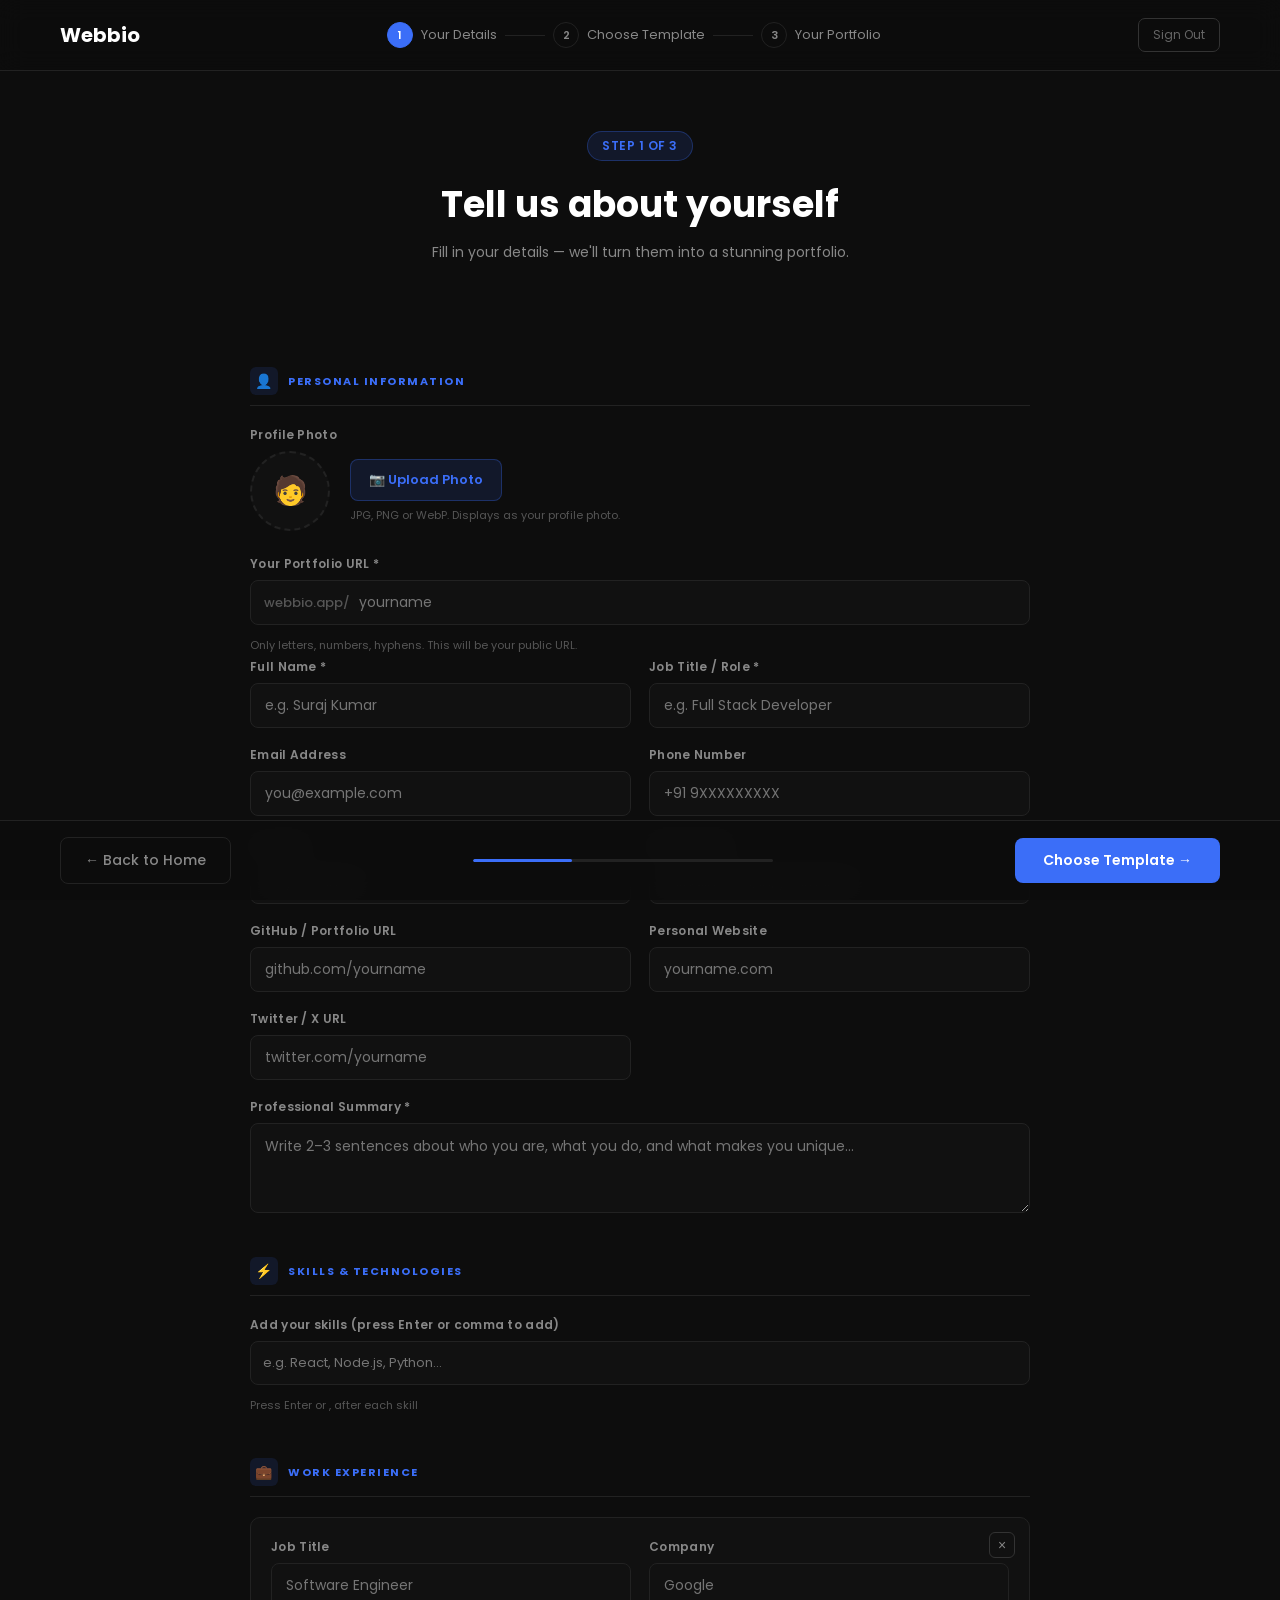
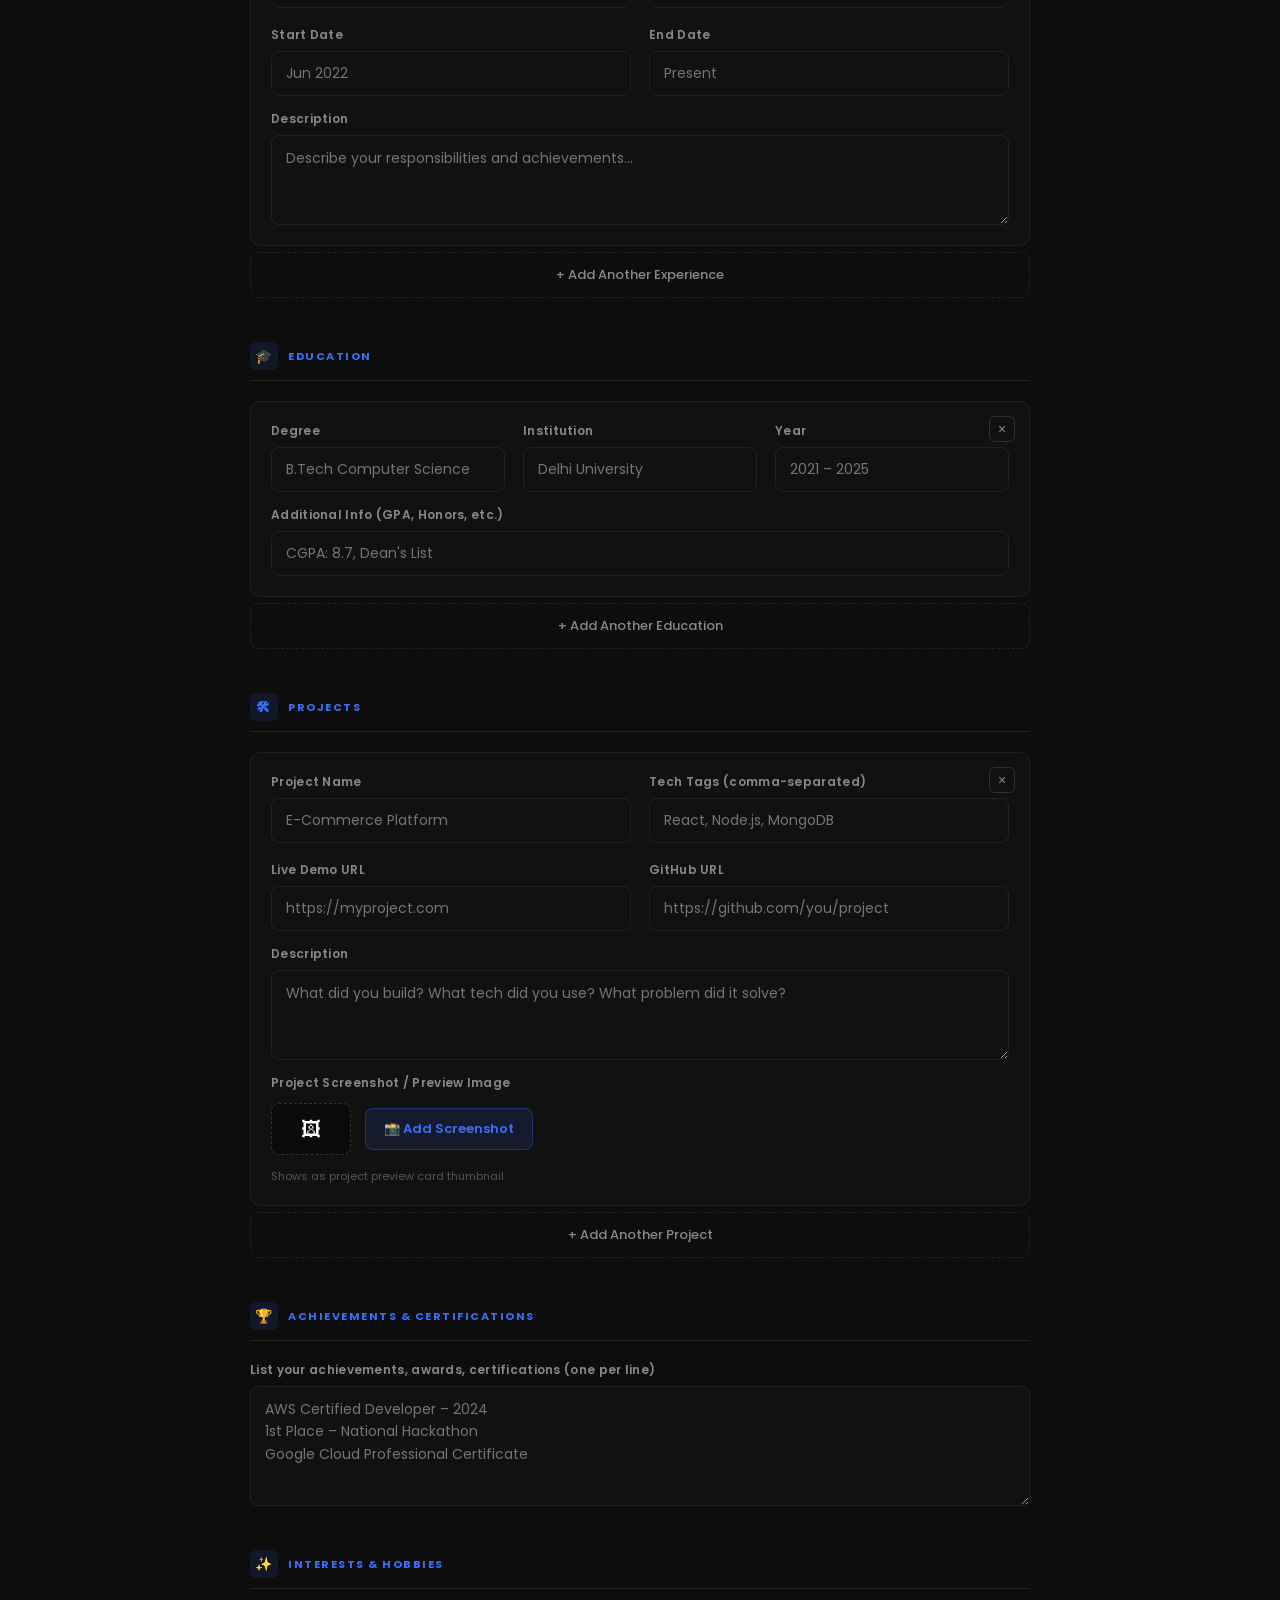
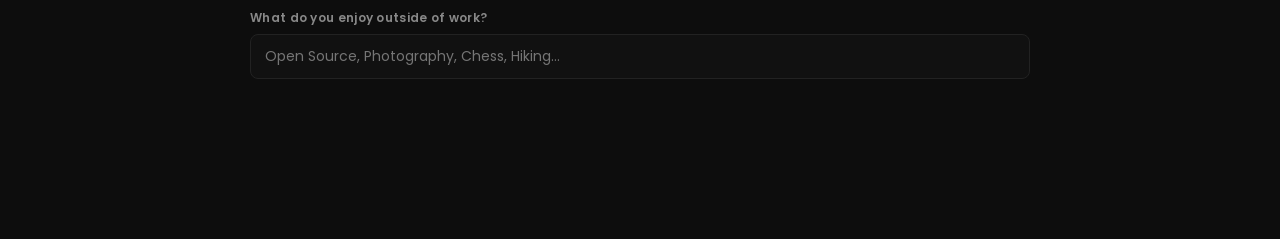
==== builder.html @ c4167393 "Add files via upload" ====
<!DOCTYPE html>
<html lang="en">
<head>
<meta charset="UTF-8">
<meta name="viewport" content="width=device-width, initial-scale=1.0">
<title>Webbio — Build Your Portfolio</title>
<link rel="preconnect" href="https://fonts.googleapis.com">
<link href="https://fonts.googleapis.com/css2?family=Poppins:wght@300;400;500;600;700;800&family=Playfair+Display:wght@700;800&display=swap" rel="stylesheet">
<style>
  *, *::before, *::after { margin: 0; padding: 0; box-sizing: border-box; }

  :root {
    --bg: #0d0d0d;
    --surface: #141414;
    --border: #222;
    --blue: #3b6ef8;
    --blue-dim: rgba(59,110,248,0.12);
    --text: #fff;
    --muted: #888;
    --muted2: #555;
  }

  body {
    font-family: 'Poppins', sans-serif;
    background: var(--bg);
    color: var(--text);
    min-height: 100vh;
    overflow-x: hidden;
  }

  /* ─── PAGE SYSTEM ─── */
  .page { display: none; min-height: 100vh; }
  .page.active { display: block; }

  /* ─── NAV ─── */
  nav {
    display: flex; justify-content: space-between; align-items: center;
    padding: 18px 60px; border-bottom: 1px solid var(--border);
    position: sticky; top: 0; background: rgba(13,13,13,0.92);
    backdrop-filter: blur(12px); z-index: 100;
  }
  .logo { font-size: 20px; font-weight: 700; }
  .nav-steps { display: flex; gap: 8px; align-items: center; }
  .nav-step {
    display: flex; align-items: center; gap: 8px; font-size: 13px; color: var(--muted);
  }
  .nav-step .dot {
    width: 26px; height: 26px; border-radius: 50%; border: 1.5px solid var(--border);
    display: flex; align-items: center; justify-content: center; font-size: 11px; font-weight: 600;
    transition: all .3s;
  }
  .nav-step.active .dot { background: var(--blue); border-color: var(--blue); color: #fff; }
  .nav-step.done .dot { background: #1a3a1a; border-color: #2d7a2d; color: #4ade80; }
  .nav-step span { display: none; }
  @media(min-width:768px) { .nav-step span { display: inline; } }
  .nav-divider { width: 40px; height: 1px; background: var(--border); }

  /* ─── SECTION HEADER ─── */
  .section-header {
    text-align: center;
    padding: 60px 60px 20px;
  }
  .section-header .badge {
    display: inline-block; background: var(--blue-dim); color: var(--blue);
    font-size: 12px; font-weight: 600; padding: 5px 14px; border-radius: 20px;
    border: 1px solid rgba(59,110,248,0.3); margin-bottom: 16px; letter-spacing: .5px;
  }
  .section-header h2 { font-size: 36px; font-weight: 700; margin-bottom: 10px; }
  .section-header p { color: var(--muted); font-size: 14px; }

  /* ─── FORM PAGE ─── */
  .form-container {
    max-width: 860px; margin: 0 auto; padding: 40px 40px 80px;
  }

  .form-group-label {
    display: flex; align-items: center; gap: 10px;
    font-size: 11px; font-weight: 700; letter-spacing: 1.5px; color: var(--blue);
    text-transform: uppercase; margin: 44px 0 20px;
    padding-bottom: 10px; border-bottom: 1px solid var(--border);
  }
  .form-group-label .grp-icon {
    width: 28px; height: 28px; border-radius: 6px; background: var(--blue-dim);
    display: flex; align-items: center; justify-content: center; font-size: 14px;
  }

  .form-grid { display: grid; gap: 18px; }
  .form-grid.cols-2 { grid-template-columns: 1fr 1fr; }
  .form-grid.cols-3 { grid-template-columns: 1fr 1fr 1fr; }

  .field { display: flex; flex-direction: column; gap: 7px; }
  .field label { font-size: 12px; font-weight: 600; color: var(--muted); letter-spacing: .3px; }
  .field input, .field textarea, .field select {
    background: #111; border: 1px solid var(--border); color: var(--text);
    font-family: 'Poppins', sans-serif; font-size: 14px;
    padding: 11px 14px; border-radius: 8px; outline: none; transition: border .2s;
    width: 100%;
  }
  .field input:focus, .field textarea:focus, .field select:focus {
    border-color: var(--blue); box-shadow: 0 0 0 3px rgba(59,110,248,.1);
  }
  .field textarea { resize: vertical; min-height: 90px; line-height: 1.6; }
  .field select option { background: #111; }

  .skills-input-wrap { position: relative; }
  .skills-tags {
    display: flex; flex-wrap: wrap; gap: 7px;
    min-height: 44px; background: #111; border: 1px solid var(--border);
    border-radius: 8px; padding: 8px 12px; cursor: text; transition: border .2s;
  }
  .skills-tags:focus-within { border-color: var(--blue); box-shadow: 0 0 0 3px rgba(59,110,248,.1); }
  .tag {
    display: flex; align-items: center; gap: 5px;
    background: var(--blue-dim); border: 1px solid rgba(59,110,248,.3);
    color: var(--blue); font-size: 12px; font-weight: 500;
    padding: 3px 10px; border-radius: 20px;
  }
  .tag button {
    background: none; border: none; color: var(--blue); cursor: pointer;
    font-size: 14px; line-height: 1; padding: 0; opacity: .7;
  }
  .tag button:hover { opacity: 1; }
  .skills-tags input {
    background: transparent; border: none; outline: none;
    color: var(--text); font-family: 'Poppins',sans-serif;
    font-size: 13px; flex: 1; min-width: 120px; padding: 2px 0;
  }
  .hint { font-size: 11px; color: var(--muted2); margin-top: 5px; }

  /* repeatable cards */
  .repeat-section { display: flex; flex-direction: column; gap: 14px; }
  .repeat-card {
    background: #111; border: 1px solid var(--border);
    border-radius: 10px; padding: 20px; position: relative;
  }
  .repeat-card .remove-btn {
    position: absolute; top: 14px; right: 14px;
    background: none; border: 1px solid #333; color: var(--muted);
    width: 26px; height: 26px; border-radius: 6px; cursor: pointer;
    font-size: 14px; display: flex; align-items: center; justify-content: center;
    transition: all .2s;
  }
  .repeat-card .remove-btn:hover { border-color: #e55; color: #e55; }
  .add-btn {
    display: flex; align-items: center; gap: 8px;
    background: none; border: 1px dashed var(--border); color: var(--muted);
    font-family: 'Poppins', sans-serif; font-size: 13px; font-weight: 500;
    padding: 12px 20px; border-radius: 8px; cursor: pointer; width: 100%;
    justify-content: center; transition: all .2s; margin-top: 6px;
  }
  .add-btn:hover { border-color: var(--blue); color: var(--blue); background: var(--blue-dim); }

  /* nav buttons */
  .form-footer {
    position: fixed; bottom: 0; left: 0; right: 0;
    background: rgba(13,13,13,.95); backdrop-filter: blur(12px);
    border-top: 1px solid var(--border);
    padding: 16px 60px; display: flex; justify-content: space-between; align-items: center;
  }
  .progress-bar-wrap {
    flex: 1; max-width: 300px; height: 3px; background: var(--border); border-radius: 2px; overflow: hidden;
  }
  .progress-bar { height: 100%; background: var(--blue); border-radius: 2px; transition: width .4s; }

  .btn-primary {
    background: var(--blue); color: #fff; border: none;
    font-family: 'Poppins',sans-serif; font-size: 14px; font-weight: 600;
    padding: 12px 28px; border-radius: 8px; cursor: pointer; transition: all .2s;
    display: flex; align-items: center; gap: 8px;
  }
  .btn-primary:hover { background: #5580ff; transform: translateY(-1px); }
  .btn-ghost {
    background: none; border: 1px solid var(--border); color: var(--muted);
    font-family: 'Poppins',sans-serif; font-size: 14px; font-weight: 500;
    padding: 12px 24px; border-radius: 8px; cursor: pointer; transition: all .2s;
  }
  .btn-ghost:hover { border-color: #555; color: var(--text); }

  /* ─── TEMPLATE PAGE ─── */
  .template-grid {
    display: grid; grid-template-columns: repeat(3,1fr); gap: 24px;
    padding: 30px 60px 100px; max-width: 1200px; margin: 0 auto;
  }
  .template-card {
    border: 2px solid var(--border); border-radius: 14px; overflow: hidden;
    cursor: pointer; transition: all .25s; position: relative;
  }
  .template-card:hover { border-color: var(--blue); transform: translateY(-4px); box-shadow: 0 16px 40px rgba(59,110,248,.15); }
  .template-card.selected { border-color: var(--blue); box-shadow: 0 0 0 4px rgba(59,110,248,.2); }
  .template-card.selected::after {
    content: '✓ Selected'; position: absolute; top: 12px; right: 12px;
    background: var(--blue); color: #fff; font-size: 11px; font-weight: 700;
    padding: 4px 10px; border-radius: 20px; letter-spacing: .3px;
  }
  .template-preview {
    width: 100%; height: 220px; display: block; background: #111;
    overflow: hidden; position: relative;
  }
  .template-info { padding: 16px 18px; background: #111; border-top: 1px solid var(--border); }
  .template-info h3 { font-size: 15px; font-weight: 600; margin-bottom: 3px; }
  .template-info p { font-size: 12px; color: var(--muted); }
  .template-tags { display: flex; gap: 6px; margin-top: 8px; }
  .template-tag {
    font-size: 10px; font-weight: 600; padding: 3px 8px; border-radius: 4px;
    background: #1a1a1a; border: 1px solid #333; color: var(--muted); letter-spacing: .3px;
  }

  /* ─── PORTFOLIO OUTPUT ─── */
  #portfolio-output { display: none; }
  #portfolio-output.active { display: block; }
  .portfolio-toolbar {
    position: fixed; bottom: 20px; right: 20px; z-index: 200;
    display: flex; gap: 10px;
  }
  .toolbar-btn {
    background: var(--blue); color: #fff; border: none; padding: 12px 20px;
    border-radius: 8px; font-family: 'Poppins',sans-serif; font-size: 13px; font-weight: 600;
    cursor: pointer; box-shadow: 0 8px 24px rgba(59,110,248,.4); transition: all .2s;
  }
  .toolbar-btn.secondary {
    background: #1a1a1a; color: var(--muted); border: 1px solid var(--border); box-shadow: none;
  }
  .toolbar-btn:hover { transform: translateY(-2px); }

  /* ── TEMPLATE 1: MINIMAL DARK ── */
  .pf-minimal {
    background: #050505; color: #fff;
    font-family: 'Poppins', sans-serif; min-height: 100vh;
  }
  .pf-minimal .pf-hero {
    min-height: 100vh; display: flex; align-items: center;
    padding: 80px; border-bottom: 1px solid #1a1a1a;
    background: radial-gradient(ellipse at 30% 50%, rgba(59,110,248,.08) 0%, transparent 70%);
  }
  .pf-minimal .pf-hero-content { max-width: 700px; }
  .pf-minimal .pf-role {
    font-size: 12px; font-weight: 600; letter-spacing: 3px; color: #3b6ef8;
    text-transform: uppercase; margin-bottom: 20px;
  }
  .pf-minimal .pf-name { font-size: 72px; font-weight: 800; line-height: 1; margin-bottom: 24px; }
  .pf-minimal .pf-bio { font-size: 16px; color: #777; line-height: 1.8; max-width: 520px; margin-bottom: 36px; }
  .pf-minimal .pf-contacts { display: flex; gap: 20px; flex-wrap: wrap; }
  .pf-minimal .pf-contact-item { font-size: 13px; color: #555; display: flex; align-items: center; gap: 6px; }
  .pf-minimal .pf-contact-item span { color: #3b6ef8; }

  .pf-minimal .pf-section { padding: 80px; border-bottom: 1px solid #1a1a1a; }
  .pf-minimal .pf-section h2 {
    font-size: 11px; font-weight: 700; letter-spacing: 3px; color: #3b6ef8;
    text-transform: uppercase; margin-bottom: 48px;
  }
  .pf-minimal .skills-wrap { display: flex; flex-wrap: wrap; gap: 10px; }
  .pf-minimal .skill-tag {
    border: 1px solid #222; padding: 8px 18px; border-radius: 24px;
    font-size: 13px; color: #aaa; transition: all .2s;
  }
  .pf-minimal .skill-tag:hover { border-color: #3b6ef8; color: #3b6ef8; background: rgba(59,110,248,.05); }
  .pf-minimal .exp-item { display: flex; gap: 40px; margin-bottom: 48px; }
  .pf-minimal .exp-year { font-size: 12px; color: #444; width: 100px; flex-shrink: 0; padding-top: 4px; }
  .pf-minimal .exp-content h3 { font-size: 18px; font-weight: 600; margin-bottom: 4px; }
  .pf-minimal .exp-content .exp-org { font-size: 14px; color: #3b6ef8; margin-bottom: 10px; }
  .pf-minimal .exp-content p { font-size: 14px; color: #666; line-height: 1.7; }
  .pf-minimal .edu-item { margin-bottom: 32px; padding-bottom: 32px; border-bottom: 1px solid #111; }
  .pf-minimal .edu-item:last-child { border-bottom: none; }
  .pf-minimal .edu-degree { font-size: 18px; font-weight: 600; }
  .pf-minimal .edu-school { font-size: 14px; color: #3b6ef8; margin: 4px 0; }
  .pf-minimal .edu-year { font-size: 12px; color: #444; }
  .pf-minimal .project-grid { display: grid; grid-template-columns: 1fr 1fr; gap: 24px; }
  .pf-minimal .project-card {
    border: 1px solid #1a1a1a; border-radius: 10px; padding: 28px;
    transition: border-color .2s;
  }
  .pf-minimal .project-card:hover { border-color: #3b6ef8; }
  .pf-minimal .project-card h3 { font-size: 16px; font-weight: 600; margin-bottom: 8px; }
  .pf-minimal .project-card p { font-size: 13px; color: #666; line-height: 1.7; }
  .pf-minimal .project-link { font-size: 12px; color: #3b6ef8; margin-top: 14px; display: block; }
  .pf-minimal footer { padding: 40px 80px; text-align: center; color: #333; font-size: 13px; }

  /* ── TEMPLATE 2: BOLD ── */
  .pf-bold {
    background: #fff; color: #0a0a0a;
    font-family: 'Poppins', sans-serif; min-height: 100vh;
  }
  .pf-bold .pf-hero {
    background: #0a0a0a; color: #fff; padding: 100px 80px;
    display: grid; grid-template-columns: 1fr 1fr; align-items: center; gap: 60px;
  }
  .pf-bold .pf-name {
    font-family: 'Playfair Display', serif;
    font-size: 68px; line-height: 1; margin-bottom: 20px;
  }
  .pf-bold .pf-name em { color: #f4c542; font-style: normal; }
  .pf-bold .pf-role { font-size: 14px; font-weight: 500; color: #888; letter-spacing: 2px; text-transform: uppercase; margin-bottom: 28px; }
  .pf-bold .pf-bio { font-size: 15px; color: #777; line-height: 1.8; }
  .pf-bold .hero-right { text-align: right; }
  .pf-bold .contact-block { margin-bottom: 14px; }
  .pf-bold .contact-block p { font-size: 13px; color: #666; }
  .pf-bold .contact-block strong { display: block; font-size: 14px; color: #fff; }

  .pf-bold .pf-section { padding: 80px; border-bottom: 1px solid #eee; }
  .pf-bold .pf-section h2 {
    font-family: 'Playfair Display', serif;
    font-size: 48px; font-weight: 800; margin-bottom: 48px; color: #0a0a0a;
  }
  .pf-bold .skill-chip {
    display: inline-block; background: #f4c542; color: #0a0a0a;
    padding: 6px 16px; border-radius: 4px; font-size: 13px; font-weight: 700;
    margin: 0 6px 10px 0;
  }
  .pf-bold .exp-item {
    display: grid; grid-template-columns: 180px 1fr; gap: 40px; margin-bottom: 48px;
  }
  .pf-bold .exp-dates { font-size: 13px; font-weight: 600; color: #999; padding-top: 3px; }
  .pf-bold .exp-content h3 { font-size: 20px; font-weight: 700; margin-bottom: 4px; }
  .pf-bold .exp-content .org { font-size: 14px; color: #f4a942; font-weight: 600; margin-bottom: 10px; }
  .pf-bold .exp-content p { font-size: 14px; color: #666; line-height: 1.7; }
  .pf-bold .edu-grid { display: grid; grid-template-columns: 1fr 1fr; gap: 30px; }
  .pf-bold .edu-card {
    background: #0a0a0a; color: #fff; border-radius: 12px; padding: 32px;
  }
  .pf-bold .edu-card .degree { font-size: 18px; font-weight: 700; margin-bottom: 6px; }
  .pf-bold .edu-card .school { font-size: 14px; color: #f4c542; margin-bottom: 4px; }
  .pf-bold .edu-card .year { font-size: 12px; color: #666; }
  .pf-bold .project-wrap { display: grid; grid-template-columns: repeat(3,1fr); gap: 20px; }
  .pf-bold .project-card {
    border: 2px solid #0a0a0a; border-radius: 10px; padding: 24px; transition: all .2s;
  }
  .pf-bold .project-card:hover { background: #0a0a0a; color: #fff; }
  .pf-bold .project-card h3 { font-size: 16px; font-weight: 700; margin-bottom: 10px; }
  .pf-bold .project-card p { font-size: 13px; line-height: 1.7; color: #666; }
  .pf-bold .project-card:hover p { color: #aaa; }
  .pf-bold footer { background: #0a0a0a; color: #444; text-align: center; padding: 32px; font-size: 13px; }

  /* ── TEMPLATE 3: GRADIENT ── */
  .pf-gradient {
    background: #0a0512; color: #fff;
    font-family: 'Poppins', sans-serif; min-height: 100vh;
  }
  .pf-gradient .pf-hero {
    background: linear-gradient(135deg, #0a0512, #1a0533, #0d1a40);
    padding: 120px 80px; text-align: center; position: relative; overflow: hidden;
    border-bottom: 1px solid rgba(255,255,255,.05);
  }
  .pf-gradient .pf-hero::before {
    content: ''; position: absolute; inset: 0;
    background: radial-gradient(ellipse at 50% 60%, rgba(139,92,246,.25) 0%, transparent 65%);
  }
  .pf-gradient .pf-hero > * { position: relative; z-index: 1; }
  .pf-gradient .pf-role {
    font-size: 12px; font-weight: 600; letter-spacing: 3px; text-transform: uppercase;
    background: linear-gradient(90deg, #a855f7, #6366f1); -webkit-background-clip: text;
    -webkit-text-fill-color: transparent; margin-bottom: 20px;
  }
  .pf-gradient .pf-name { font-size: 76px; font-weight: 800; line-height: 1; margin-bottom: 20px; }
  .pf-gradient .pf-bio { font-size: 16px; color: rgba(255,255,255,.55); max-width: 600px; margin: 0 auto 40px; line-height: 1.8; }
  .pf-gradient .hero-contacts { display: flex; justify-content: center; gap: 30px; flex-wrap: wrap; }
  .pf-gradient .hero-contacts span { font-size: 13px; color: rgba(255,255,255,.4); }
  .pf-gradient .hero-contacts a { font-size: 13px; color: rgba(255,255,255,.4); }

  .pf-gradient .pf-section { padding: 80px; border-bottom: 1px solid rgba(255,255,255,.05); }
  .pf-gradient .pf-section h2 {
    font-size: 36px; font-weight: 700; margin-bottom: 48px;
    background: linear-gradient(135deg, #c4b5fd, #818cf8); -webkit-background-clip: text;
    -webkit-text-fill-color: transparent;
  }
  .pf-gradient .skill-pill {
    display: inline-block;
    background: rgba(139,92,246,.15); border: 1px solid rgba(139,92,246,.3);
    color: #c4b5fd; font-size: 13px; padding: 8px 18px; border-radius: 24px;
    margin: 0 6px 10px 0;
  }
  .pf-gradient .exp-card {
    background: rgba(255,255,255,.03); border: 1px solid rgba(255,255,255,.07);
    border-radius: 12px; padding: 28px; margin-bottom: 16px;
    border-left: 3px solid #8b5cf6;
  }
  .pf-gradient .exp-card h3 { font-size: 18px; font-weight: 600; margin-bottom: 4px; }
  .pf-gradient .exp-card .org { color: #a78bfa; font-size: 13px; margin-bottom: 10px; }
  .pf-gradient .exp-card .dates { font-size: 11px; color: rgba(255,255,255,.3); margin-bottom: 10px; }
  .pf-gradient .exp-card p { font-size: 14px; color: rgba(255,255,255,.55); line-height: 1.7; }
  .pf-gradient .edu-list { display: grid; grid-template-columns: 1fr 1fr; gap: 20px; }
  .pf-gradient .edu-item {
    background: linear-gradient(135deg, rgba(139,92,246,.1), rgba(99,102,241,.05));
    border: 1px solid rgba(139,92,246,.2); border-radius: 12px; padding: 24px;
  }
  .pf-gradient .edu-item .degree { font-size: 16px; font-weight: 600; margin-bottom: 4px; }
  .pf-gradient .edu-item .school { font-size: 13px; color: #a78bfa; margin-bottom: 4px; }
  .pf-gradient .edu-item .year { font-size: 12px; color: rgba(255,255,255,.3); }
  .pf-gradient .project-grid { display: grid; grid-template-columns: 1fr 1fr; gap: 20px; }
  .pf-gradient .project-card {
    background: rgba(255,255,255,.02); border: 1px solid rgba(255,255,255,.07);
    border-radius: 12px; padding: 28px; transition: all .25s;
  }
  .pf-gradient .project-card:hover { border-color: rgba(139,92,246,.4); background: rgba(139,92,246,.05); }
  .pf-gradient .project-card h3 { font-size: 16px; font-weight: 600; margin-bottom: 10px; }
  .pf-gradient .project-card p { font-size: 13px; color: rgba(255,255,255,.5); line-height: 1.7; }
  .pf-gradient .project-link { font-size: 12px; color: #a78bfa; margin-top: 14px; display: block; }
  .pf-gradient footer { padding: 40px 80px; text-align: center; color: rgba(255,255,255,.2); font-size: 13px; }

  /* mini previews in template cards */
  .mini-nav { background: #0d0d0d; height: 30px; display: flex; align-items: center; padding: 0 14px; gap: 8px; border-bottom: 1px solid #1a1a1a; }
  .mini-dot { width: 7px; height: 7px; border-radius: 50%; }
  .mini-hero { height: 100px; display: flex; align-items: center; padding: 0 18px; }
  .mini-title { font-weight: 800; font-size: 18px; }
  .mini-sub { font-size: 8px; color: #888; margin-top: 3px; }
  .mini-bands { padding: 10px 18px; display: flex; flex-direction: column; gap: 5px; }
  .mini-band { height: 8px; border-radius: 2px; background: #1a1a1a; }
  .mini-band.accent { background: #3b6ef8; width: 60%; }

  /* Bold mini */
  .mini-bold-hero { height: 100px; background: #0a0a0a; display: flex; align-items: center; padding: 0 18px; }
  .mini-bold-title { font-family: 'Playfair Display', serif; font-size: 22px; color: #fff; }
  .mini-bold-title em { color: #f4c542; font-style: normal; }
  .mini-bold-bands { padding: 10px 18px; display: flex; flex-direction: column; gap: 5px; background: #fff; }
  .mini-bold-band { height: 8px; border-radius: 2px; background: #eee; }
  .mini-bold-band.accent { background: #0a0a0a; width: 55%; }

  /* Gradient mini */
  .mini-grad-hero {
    height: 100px; background: linear-gradient(135deg, #0a0512, #1a0533);
    display: flex; align-items: center; padding: 0 18px;
  }
  .mini-grad-title { font-size: 20px; font-weight: 800; color: #fff; }
  .mini-grad-bands { padding: 10px 18px; background: #0a0512; display: flex; flex-direction: column; gap: 5px; }
  .mini-grad-band { height: 8px; border-radius: 2px; background: rgba(255,255,255,.06); }
  .mini-grad-band.accent { background: linear-gradient(90deg,#8b5cf6,#6366f1); width: 65%; }

  /* ─── AVATAR UPLOAD ─── */
  .avatar-upload-wrap {
    display: flex; align-items: center; gap: 20px; margin-bottom: 0;
  }
  .avatar-preview {
    width: 80px; height: 80px; border-radius: 50%; flex-shrink: 0;
    background: #111; border: 2px dashed var(--border);
    display: flex; align-items: center; justify-content: center;
    overflow: hidden; font-size: 28px; transition: border-color .2s;
    cursor: pointer;
  }
  .avatar-preview img { width: 100%; height: 100%; object-fit: cover; }
  .avatar-preview:hover { border-color: var(--blue); }
  .avatar-upload-btn {
    display: inline-flex; align-items: center; gap: 8px;
    background: var(--blue-dim); border: 1px solid rgba(59,110,248,.3);
    color: var(--blue); font-family: 'Poppins', sans-serif;
    font-size: 13px; font-weight: 600; padding: 10px 18px;
    border-radius: 8px; cursor: pointer; transition: all .2s;
  }
  .avatar-upload-btn:hover { background: var(--blue); color: #fff; }
  #avatar-file-input { display: none; }

  /* ─── USERNAME SLUG FIELD ─── */
  .username-field-wrap {
    position: relative;
  }
  .username-prefix {
    position: absolute; left: 14px; top: 50%; transform: translateY(-50%);
    font-size: 13px; color: var(--muted2); pointer-events: none; font-weight: 500;
  }
  .username-field-wrap input {
    padding-left: 108px !important;
  }
  .username-field-wrap .username-status {
    position: absolute; right: 12px; top: 50%; transform: translateY(-50%);
    font-size: 11px; font-weight: 700; letter-spacing: .5px;
  }
  .username-status.ok { color: #4ade80; }
  .username-status.err { color: #f87171; }

  /* ─── PORTFOLIO LIVE PAGE ─── */
  #page-live {
    min-height: 100vh;
    display: none;
    background: #0d0d0d;
  }
  #page-live.active { display: block; }

  .live-screen {
    min-height: 100vh;
    display: flex;
    flex-direction: column;
    align-items: center;
    justify-content: center;
    padding: 60px 40px;
    text-align: center;
    background: radial-gradient(ellipse at 50% 30%, rgba(59,110,248,.12) 0%, transparent 65%);
    position: relative;
  }
  .live-screen::before {
    content: '';
    position: absolute;
    inset: 0;
    background-image: 
      radial-gradient(circle at 20% 80%, rgba(59,110,248,.05) 0%, transparent 50%),
      radial-gradient(circle at 80% 20%, rgba(99,102,241,.05) 0%, transparent 50%);
  }
  .live-screen > * { position: relative; z-index: 1; }

  .live-confetti-icon {
    font-size: 64px;
    margin-bottom: 28px;
    animation: pop-in .6s cubic-bezier(.34,1.56,.64,1) both;
  }
  @keyframes pop-in {
    0% { transform: scale(0) rotate(-20deg); opacity: 0; }
    100% { transform: scale(1) rotate(0); opacity: 1; }
  }
  .live-badge {
    display: inline-flex; align-items: center; gap: 6px;
    background: rgba(74,222,128,.1); color: #4ade80;
    border: 1px solid rgba(74,222,128,.3);
    font-size: 11px; font-weight: 700; letter-spacing: 1px;
    padding: 5px 14px; border-radius: 20px; margin-bottom: 20px;
    animation: fade-up .5s .1s both;
  }
  .live-badge .pulse {
    width: 7px; height: 7px; border-radius: 50%; background: #4ade80;
    animation: pulse-dot 1.5s infinite;
  }
  @keyframes pulse-dot {
    0%, 100% { opacity: 1; transform: scale(1); }
    50% { opacity: .5; transform: scale(.8); }
  }
  @keyframes fade-up {
    from { opacity: 0; transform: translateY(14px); }
    to { opacity: 1; transform: translateY(0); }
  }

  .live-title {
    font-size: 52px; font-weight: 800; line-height: 1.05;
    margin-bottom: 14px;
    animation: fade-up .5s .2s both;
  }
  .live-title span { color: var(--blue); }
  .live-subtitle {
    color: var(--muted); font-size: 16px; margin-bottom: 44px;
    animation: fade-up .5s .3s both;
  }

  .live-url-card {
    background: #111; border: 1px solid #2a2a2a;
    border-radius: 14px; padding: 28px 36px;
    margin-bottom: 36px; max-width: 560px; width: 100%;
    animation: fade-up .5s .4s both;
  }
  .live-url-label {
    font-size: 10px; font-weight: 700; letter-spacing: 2px; color: var(--muted2);
    text-transform: uppercase; margin-bottom: 12px;
  }
  .live-url-display {
    display: flex; align-items: center; gap: 12px;
    background: #0a0a0a; border: 1px solid #222; border-radius: 10px;
    padding: 14px 18px;
  }
  .live-url-text {
    flex: 1; font-size: 16px; font-weight: 600; color: #fff;
    font-family: 'Poppins', monospace; text-align: left;
    overflow: hidden; text-overflow: ellipsis; white-space: nowrap;
  }
  .live-url-text em { color: var(--blue); font-style: normal; }
  .copy-btn {
    background: var(--blue-dim); border: 1px solid rgba(59,110,248,.3);
    color: var(--blue); font-family: 'Poppins',sans-serif;
    font-size: 12px; font-weight: 600; padding: 7px 14px;
    border-radius: 7px; cursor: pointer; white-space: nowrap;
    transition: all .2s; flex-shrink: 0;
  }
  .copy-btn:hover { background: var(--blue); color: #fff; }
  .copy-btn.copied { background: rgba(74,222,128,.15); border-color: rgba(74,222,128,.3); color: #4ade80; }

  .live-actions {
    display: flex; gap: 14px; flex-wrap: wrap; justify-content: center;
    animation: fade-up .5s .5s both;
  }
  .live-btn-primary {
    background: var(--blue); color: #fff; border: none;
    font-family: 'Poppins',sans-serif; font-size: 15px; font-weight: 600;
    padding: 14px 32px; border-radius: 10px; cursor: pointer;
    transition: all .2s; display: flex; align-items: center; gap: 8px;
    text-decoration: none;
  }
  .live-btn-primary:hover { background: #5580ff; transform: translateY(-2px); box-shadow: 0 12px 30px rgba(59,110,248,.35); }
  .live-btn-ghost {
    background: none; border: 1px solid var(--border); color: var(--muted);
    font-family: 'Poppins',sans-serif; font-size: 14px; font-weight: 500;
    padding: 14px 28px; border-radius: 10px; cursor: pointer; transition: all .2s;
  }
  .live-btn-ghost:hover { border-color: #555; color: #fff; }

  .live-stats {
    display: flex; gap: 40px; margin-top: 52px; padding-top: 40px;
    border-top: 1px solid var(--border);
    animation: fade-up .5s .6s both;
  }
  .live-stat { text-align: center; }
  .live-stat .num { font-size: 28px; font-weight: 800; color: var(--blue); }
  .live-stat .lbl { font-size: 11px; color: var(--muted2); margin-top: 2px; letter-spacing: .5px; }

  @media (max-width: 768px) {
    nav { padding: 16px 20px; }
    .section-header { padding: 40px 20px 20px; }
    .form-container { padding: 20px 20px 80px; }
    .form-grid.cols-2, .form-grid.cols-3 { grid-template-columns: 1fr; }
    .template-grid { grid-template-columns: 1fr; padding: 20px; }
    .form-footer { padding: 16px 20px; }
    .live-title { font-size: 32px; }
    .live-stats { gap: 24px; }
  }
</style>
</head>
<body>

<!-- PAGE 1: FORM -->
<div id="page-form" class="page active">
  <nav>
    <div class="logo">Webbio</div>
    <div class="nav-steps">
      <div class="nav-step active" id="ns1"><div class="dot">1</div><span>Your Details</span></div>
      <div class="nav-divider"></div>
      <div class="nav-step" id="ns2"><div class="dot">2</div><span>Choose Template</span></div>
      <div class="nav-divider"></div>
      <div class="nav-step" id="ns3"><div class="dot">3</div><span>Your Portfolio</span></div>
    </div>
    <div style="display:flex;align-items:center;gap:10px">
      <span id="nav-user-name" style="font-size:13px;color:#888"></span>
      <img id="nav-user-avatar" src="" alt="avatar" style="display:none;width:30px;height:30px;border-radius:50%;object-fit:cover;border:2px solid #3b6ef8">
      <button onclick="signOutUser()" style="background:none;border:1px solid #333;color:#666;font-family:'Poppins',sans-serif;font-size:12px;padding:7px 14px;border-radius:7px;cursor:pointer;">Sign Out</button>
    </div>
  </nav>

  <div class="section-header">
    <div class="badge">STEP 1 OF 3</div>
    <h2>Tell us about yourself</h2>
    <p>Fill in your details — we'll turn them into a stunning portfolio.</p>
  </div>

  <div class="form-container">

    <!-- Personal -->
    <div class="form-group-label"><div class="grp-icon">👤</div> Personal Information</div>

    <!-- Avatar Upload -->
    <div class="field" style="margin-bottom:24px">
      <label>Profile Photo</label>
      <div class="avatar-upload-wrap">
        <div class="avatar-preview" id="avatar-preview" onclick="document.getElementById('avatar-file-input').click()">🧑</div>
        <div>
          <button class="avatar-upload-btn" type="button" onclick="document.getElementById('avatar-file-input').click()">📷 Upload Photo</button>
          <input type="file" id="avatar-file-input" accept="image/*" onchange="handleAvatarUpload(this)">
          <p class="hint" style="margin-top:6px">JPG, PNG or WebP. Displays as your profile photo.</p>
        </div>
      </div>
    </div>

    <div class="form-grid" style="margin-bottom:4px">
      <div class="field">
        <label>Your Portfolio URL *</label>
        <div class="username-field-wrap">
          <span class="username-prefix">webbio.app/</span>
          <input type="text" id="f-username" placeholder="yourname" oninput="validateUsername(this)" autocomplete="off" spellcheck="false">
          <span class="username-status" id="username-status"></span>
        </div>
        <p class="hint">Only letters, numbers, hyphens. This will be your public URL.</p>
      </div>
    </div>
    <div class="form-grid cols-2">
      <div class="field"><label>Full Name *</label><input type="text" id="f-name" placeholder="e.g. Suraj Kumar"></div>
      <div class="field"><label>Job Title / Role *</label><input type="text" id="f-role" placeholder="e.g. Full Stack Developer"></div>
      <div class="field"><label>Email Address</label><input type="email" id="f-email" placeholder="you@example.com"></div>
      <div class="field"><label>Phone Number</label><input type="tel" id="f-phone" placeholder="+91 9XXXXXXXXX"></div>
      <div class="field"><label>Location</label><input type="text" id="f-location" placeholder="City, Country"></div>
      <div class="field"><label>LinkedIn URL</label><input type="url" id="f-linkedin" placeholder="linkedin.com/in/yourname"></div>
      <div class="field"><label>GitHub / Portfolio URL</label><input type="url" id="f-github" placeholder="github.com/yourname"></div>
      <div class="field"><label>Personal Website</label><input type="url" id="f-website" placeholder="yourname.com"></div>
      <div class="field"><label>Twitter / X URL</label><input type="url" id="f-twitter" placeholder="twitter.com/yourname"></div>
    </div>
    <div class="form-grid" style="margin-top:18px">
      <div class="field"><label>Professional Summary *</label>
        <textarea id="f-bio" placeholder="Write 2–3 sentences about who you are, what you do, and what makes you unique..."></textarea>
      </div>
    </div>

    <!-- Skills -->
    <div class="form-group-label"><div class="grp-icon">⚡</div> Skills & Technologies</div>
    <div class="field">
      <label>Add your skills (press Enter or comma to add)</label>
      <div class="skills-tags" id="skills-container">
        <input type="text" id="skills-input" placeholder="e.g. React, Node.js, Python…">
      </div>
      <p class="hint">Press Enter or , after each skill</p>
    </div>

    <!-- Experience -->
    <div class="form-group-label"><div class="grp-icon">💼</div> Work Experience</div>
    <div class="repeat-section" id="exp-section">
      <div class="repeat-card exp-card-item" data-idx="0">
        <button class="remove-btn" onclick="removeCard(this,'exp-section')">×</button>
        <div class="form-grid cols-2">
          <div class="field"><label>Job Title</label><input type="text" class="exp-title" placeholder="Software Engineer"></div>
          <div class="field"><label>Company</label><input type="text" class="exp-company" placeholder="Google"></div>
          <div class="field"><label>Start Date</label><input type="text" class="exp-start" placeholder="Jun 2022"></div>
          <div class="field"><label>End Date</label><input type="text" class="exp-end" placeholder="Present"></div>
        </div>
        <div class="field" style="margin-top:14px">
          <label>Description</label>
          <textarea class="exp-desc" placeholder="Describe your responsibilities and achievements…"></textarea>
        </div>
      </div>
    </div>
    <button class="add-btn" onclick="addCard('exp-section','exp')">+ Add Another Experience</button>

    <!-- Education -->
    <div class="form-group-label"><div class="grp-icon">🎓</div> Education</div>
    <div class="repeat-section" id="edu-section">
      <div class="repeat-card edu-card-item" data-idx="0">
        <button class="remove-btn" onclick="removeCard(this,'edu-section')">×</button>
        <div class="form-grid cols-3">
          <div class="field"><label>Degree</label><input type="text" class="edu-degree" placeholder="B.Tech Computer Science"></div>
          <div class="field"><label>Institution</label><input type="text" class="edu-school" placeholder="Delhi University"></div>
          <div class="field"><label>Year</label><input type="text" class="edu-year" placeholder="2021 – 2025"></div>
        </div>
        <div class="field" style="margin-top:14px">
          <label>Additional Info (GPA, Honors, etc.)</label>
          <input type="text" class="edu-extra" placeholder="CGPA: 8.7, Dean's List">
        </div>
      </div>
    </div>
    <button class="add-btn" onclick="addCard('edu-section','edu')">+ Add Another Education</button>

    <!-- Projects -->
    <div class="form-group-label"><div class="grp-icon">🛠</div> Projects</div>
    <div class="repeat-section" id="proj-section">
      <div class="repeat-card proj-card-item" data-idx="0">
        <button class="remove-btn" onclick="removeCard(this,'proj-section')">×</button>
        <div class="form-grid cols-2">
          <div class="field"><label>Project Name</label><input type="text" class="proj-name" placeholder="E-Commerce Platform"></div>
          <div class="field"><label>Tech Tags (comma-separated)</label><input type="text" class="proj-tags" placeholder="React, Node.js, MongoDB"></div>
          <div class="field"><label>Live Demo URL</label><input type="url" class="proj-link" placeholder="https://myproject.com"></div>
          <div class="field"><label>GitHub URL</label><input type="url" class="proj-github" placeholder="https://github.com/you/project"></div>
        </div>
        <div class="field" style="margin-top:14px">
          <label>Description</label>
          <textarea class="proj-desc" placeholder="What did you build? What tech did you use? What problem did it solve?"></textarea>
        </div>
        <div class="field" style="margin-top:14px">
          <label>Project Screenshot / Preview Image</label>
          <div style="display:flex;align-items:center;gap:14px;margin-top:4px">
            <div class="proj-img-preview" style="width:80px;height:52px;border-radius:8px;background:#0a0a0a;border:1px dashed #333;display:flex;align-items:center;justify-content:center;font-size:20px;overflow:hidden;flex-shrink:0;">🖼</div>
            <button class="avatar-upload-btn" type="button" onclick="triggerProjImg(this)">📸 Add Screenshot</button>
            <input type="file" class="proj-img-input" accept="image/*" onchange="handleProjImg(this)" style="display:none">
          </div>
          <p class="hint" style="margin-top:6px">Shows as project preview card thumbnail</p>
        </div>
      </div>
    </div>
    <button class="add-btn" onclick="addCard('proj-section','proj')">+ Add Another Project</button>

    <!-- Achievements -->
    <div class="form-group-label"><div class="grp-icon">🏆</div> Achievements & Certifications</div>
    <div class="form-grid">
      <div class="field">
        <label>List your achievements, awards, certifications (one per line)</label>
        <textarea id="f-achievements" style="min-height:120px" placeholder="AWS Certified Developer – 2024&#10;1st Place – National Hackathon&#10;Google Cloud Professional Certificate"></textarea>
      </div>
    </div>

    <!-- Interests -->
    <div class="form-group-label"><div class="grp-icon">✨</div> Interests & Hobbies</div>
    <div class="form-grid">
      <div class="field">
        <label>What do you enjoy outside of work?</label>
        <input type="text" id="f-interests" placeholder="Open Source, Photography, Chess, Hiking…">
      </div>
    </div>

    <div style="height:80px"></div>
  </div>

  <div class="form-footer">
    <button class="btn-ghost" onclick="goHome()">← Back to Home</button>
    <div class="progress-bar-wrap"><div class="progress-bar" style="width:33%"></div></div>
    <button class="btn-primary" onclick="goToTemplates()">Choose Template →</button>
  </div>
</div>

<!-- PAGE 2: TEMPLATES -->
<div id="page-templates" class="page">
  <nav>
    <div class="logo">Webbio</div>
    <div class="nav-steps">
      <div class="nav-step done" id="ns1b"><div class="dot">✓</div><span>Your Details</span></div>
      <div class="nav-divider"></div>
      <div class="nav-step active" id="ns2b"><div class="dot">2</div><span>Choose Template</span></div>
      <div class="nav-divider"></div>
      <div class="nav-step" id="ns3b"><div class="dot">3</div><span>Your Portfolio</span></div>
    </div>
    <div></div>
  </nav>

  <div class="section-header">
    <div class="badge">STEP 2 OF 3</div>
    <h2>Pick your template</h2>
    <p>Choose the look that best represents you. You can always change it later.</p>
  </div>

  <div class="template-grid">
    <div class="template-card selected" id="tpl-minimal" onclick="selectTemplate('minimal')">
      <div class="template-preview">
        <div class="mini-nav">
          <div class="mini-dot" style="background:#3b6ef8"></div>
          <div class="mini-dot" style="background:#333"></div>
          <div class="mini-dot" style="background:#333"></div>
        </div>
        <div class="mini-hero" style="background:#050505">
          <div>
            <div class="mini-title" style="color:#fff;font-size:22px;font-weight:800">John Doe</div>
            <div class="mini-sub" style="color:#3b6ef8;letter-spacing:2px;font-size:8px;text-transform:uppercase">DEVELOPER</div>
          </div>
        </div>
        <div class="mini-bands" style="background:#050505">
          <div class="mini-band accent"></div>
          <div class="mini-band" style="width:80%"></div>
          <div class="mini-band" style="width:65%"></div>
          <div class="mini-band" style="width:72%"></div>
        </div>
      </div>
      <div class="template-info">
        <h3>Minimal Dark</h3>
        <p>Clean, modern, and understated</p>
        <div class="template-tags">
          <span class="template-tag">DARK</span>
          <span class="template-tag">MINIMAL</span>
          <span class="template-tag">ELEGANT</span>
        </div>
      </div>
    </div>

    <div class="template-card" id="tpl-bold" onclick="selectTemplate('bold')">
      <div class="template-preview" style="background:#fff">
        <div class="mini-nav" style="background:#f5f5f5;border-color:#ddd">
          <div class="mini-dot" style="background:#0a0a0a"></div>
          <div class="mini-dot" style="background:#ccc"></div>
          <div class="mini-dot" style="background:#ccc"></div>
        </div>
        <div class="mini-bold-hero">
          <div class="mini-bold-title">Jane <em>Smith</em></div>
        </div>
        <div class="mini-bold-bands">
          <div class="mini-bold-band accent"></div>
          <div class="mini-bold-band" style="width:75%"></div>
          <div class="mini-bold-band" style="width:60%"></div>
          <div class="mini-bold-band" style="width:82%"></div>
        </div>
      </div>
      <div class="template-info">
        <h3>Bold Classic</h3>
        <p>Strong, editorial, high contrast</p>
        <div class="template-tags">
          <span class="template-tag">LIGHT</span>
          <span class="template-tag">BOLD</span>
          <span class="template-tag">EDITORIAL</span>
        </div>
      </div>
    </div>

    <div class="template-card" id="tpl-gradient" onclick="selectTemplate('gradient')">
      <div class="template-preview">
        <div class="mini-nav" style="background:#0a0512;border-color:#1a0533">
          <div class="mini-dot" style="background:#8b5cf6"></div>
          <div class="mini-dot" style="background:#2a1a4a"></div>
          <div class="mini-dot" style="background:#2a1a4a"></div>
        </div>
        <div class="mini-grad-hero">
          <div>
            <div style="font-size:8px;color:#a78bfa;letter-spacing:2px;text-transform:uppercase;margin-bottom:4px">DESIGNER</div>
            <div class="mini-grad-title">Alex Ray</div>
          </div>
        </div>
        <div class="mini-grad-bands">
          <div class="mini-grad-band accent"></div>
          <div class="mini-grad-band" style="width:80%"></div>
          <div class="mini-grad-band" style="width:65%"></div>
          <div class="mini-grad-band" style="width:75%"></div>
        </div>
      </div>
      <div class="template-info">
        <h3>Gradient Glow</h3>
        <p>Vibrant, purple-tinted, modern</p>
        <div class="template-tags">
          <span class="template-tag">DARK</span>
          <span class="template-tag">GRADIENT</span>
          <span class="template-tag">CREATIVE</span>
        </div>
      </div>
    </div>
  </div>

  <div class="form-footer">
    <button class="btn-ghost" onclick="showPage('page-form')">← Back</button>
    <div class="progress-bar-wrap"><div class="progress-bar" style="width:66%"></div></div>
    <button class="btn-primary" onclick="generatePortfolio()">Launch Portfolio 🚀</button>
  </div>
</div>

<!-- PAGE 3: PORTFOLIO OUTPUT (fullscreen preview) -->
<div id="page-portfolio" class="page">
  <div id="portfolio-output"></div>
  <div class="portfolio-toolbar">
    <button class="toolbar-btn secondary" onclick="showPage('page-templates')">← Change Template</button>
    <button class="toolbar-btn" onclick="publishPortfolio()">🚀 Publish &amp; Get URL</button>
  </div>
  <span id="save-status" style="display:none;position:fixed;bottom:72px;right:20px;font-size:12px;font-weight:600;background:#111;border:1px solid #222;padding:6px 14px;border-radius:6px;z-index:201;"></span>
</div>

<!-- PAGE 4: LIVE! -->
<div id="page-live">
  <nav>
    <div class="logo">Webbio</div>
    <div class="nav-steps">
      <div class="nav-step done"><div class="dot">✓</div><span>Your Details</span></div>
      <div class="nav-divider"></div>
      <div class="nav-step done"><div class="dot">✓</div><span>Choose Template</span></div>
      <div class="nav-divider"></div>
      <div class="nav-step active"><div class="dot">✓</div><span>Portfolio Live</span></div>
    </div>
    <button class="btn-primary" onclick="goHome()" style="font-size:13px;padding:9px 20px">← Home</button>
  </nav>
  <div class="live-screen">
    <div class="live-confetti-icon">🎉</div>
    <div class="live-badge"><span class="pulse"></span> LIVE NOW</div>
    <h1 class="live-title">Your portfolio is <span>live!</span></h1>
    <p class="live-subtitle">Share your URL with anyone — it's ready to impress.</p>

    <div class="live-url-card">
      <div class="live-url-label">Your Portfolio URL</div>
      <div class="live-url-display">
        <div class="live-url-text"><em>webbio.app/</em><span id="live-username-display"></span></div>
        <button class="copy-btn" id="copy-url-btn" onclick="copyUrl()">Copy Link</button>
      </div>
    </div>

    <div class="live-actions">
      <button class="live-btn-primary" onclick="openPortfolioPage()">👁 View Portfolio</button>
      <button class="live-btn-ghost" onclick="showPage('page-portfolio')">← Edit Preview</button>
    </div>

    <div class="live-stats">
      <div class="live-stat"><div class="num" id="stat-sections">0</div><div class="lbl">SECTIONS</div></div>
      <div class="live-stat"><div class="num" id="stat-skills">0</div><div class="lbl">SKILLS</div></div>
      <div class="live-stat"><div class="num" id="stat-projects">0</div><div class="lbl">PROJECTS</div></div>
    </div>
  </div>
</div>

<!-- TOAST & SAVE STATUS -->
<div id="toast" style="position:fixed;bottom:28px;left:50%;transform:translateX(-50%) translateY(20px);background:#1a1a1a;border:1px solid #333;color:#fff;font-size:13px;padding:12px 24px;border-radius:8px;opacity:0;transition:all .3s;z-index:9999;pointer-events:none;white-space:nowrap;"></div>
<style>#toast.show{opacity:1;transform:translateX(-50%) translateY(0);}</style>

<script type="module">
  import { initializeApp } from "https://www.gstatic.com/firebasejs/11.0.1/firebase-app.js";
  import { getAuth, onAuthStateChanged, signOut as fbSignOut }
    from "https://www.gstatic.com/firebasejs/11.0.1/firebase-auth.js";
  import { getFirestore, doc, setDoc, getDoc, serverTimestamp }
    from "https://www.gstatic.com/firebasejs/11.0.1/firebase-firestore.js";

  // ── YOUR FIREBASE CONFIG ──────────────────────────────────────
  // Replace the values below with your Firebase project config.
  const firebaseConfig = {
    apiKey: "AIzaSyApHgLWS58BrtePmIrgTSikrKlIUcYkGr4",
    authDomain: "paperlight-qm4yx.firebaseapp.com",
    projectId: "paperlight-qm4yx",
    storageBucket: "paperlight-qm4yx.firebasestorage.app",
    messagingSenderId: "138919165701",
    appId: "1:138919165701:web:3e8cfbfd7698473ab0416c"
  };
  // ─────────────────────────────────────────────────────────────

  const app = initializeApp(firebaseConfig);
  const auth = getAuth(app);
  const db = getFirestore(app);

  window._db = db;
  window._auth_ref = auth;
  window._fbSignOut = fbSignOut;

  onAuthStateChanged(auth, user => {
    if (!user) {
      // Not logged in — redirect to home
      window.location.href = 'index.html';
      return;
    }
    window._currentUser = user;
    // Show user info in nav
    const avatar = document.getElementById('nav-user-avatar');
    const name = document.getElementById('nav-user-name');
    if (avatar && user.photoURL) { avatar.src = user.photoURL; avatar.style.display = 'block'; }
    if (name) name.textContent = user.displayName?.split(' ')[0] || 'You';
    // Load existing portfolio data if any
    loadPortfolioFromFirebase(user.uid);
  });

  // ── SAVE TO FIRESTORE ─────────────────────────────────────────
  window.saveToFirebase = async function(portfolioData) {
    const user = window._currentUser;
    if (!user) return;
    try {
      showSaveStatus('saving');
      // Save under portfolios/{uid}
      await setDoc(doc(db, 'portfolios', user.uid), {
        ...portfolioData,
        uid: user.uid,
        ownerName: user.displayName,
        ownerEmail: user.email,
        updatedAt: serverTimestamp()
      });
      // Also save username→uid mapping for portfolio lookup
      if (portfolioData.username) {
        await setDoc(doc(db, 'usernames', portfolioData.username), {
          uid: user.uid,
          username: portfolioData.username,
          updatedAt: serverTimestamp()
        });
      }
      showSaveStatus('saved');
      return true;
    } catch (e) {
      console.error('Firebase save error:', e);
      showSaveStatus('error');
      return false;
    }
  };

  // ── LOAD FROM FIRESTORE ───────────────────────────────────────
  async function loadPortfolioFromFirebase(uid) {
    try {
      const snap = await getDoc(doc(db, 'portfolios', uid));
      if (snap.exists()) {
        const data = snap.data();
        window._loadedData = data;
        populateFormWithData(data);
        showToast('✓ Previous portfolio loaded');
      }
    } catch (e) {
      console.error('Firebase load error:', e);
    }
  }

  window.signOutUser = async () => {
    await fbSignOut(auth);
    window.location.href = 'index.html';
  };
</script>

<script>
  // ─── DATA ───
  let selectedTemplate = 'minimal';
  let skills = [];
  let publishedData = null;

  // ─── PAGE NAVIGATION ───
  function showPage(id) {
    document.querySelectorAll('.page').forEach(p => p.classList.remove('active'));
    const livePage = document.getElementById('page-live');
    if (id === 'page-live') {
      livePage.classList.add('active');
    } else {
      livePage.classList.remove('active');
      document.getElementById(id).classList.add('active');
    }
    window.scrollTo(0,0);
  }
  function goHome() { window.location.href = 'index.html'; }
  function goToTemplates() { showPage('page-templates'); }

  // ─── SAVE STATUS INDICATOR ───
  function showSaveStatus(state) {
    const el = document.getElementById('save-status');
    if (!el) return;
    if (state === 'saving') { el.textContent = '⏳ Saving…'; el.style.color = '#888'; el.style.display = 'inline'; }
    else if (state === 'saved') { el.textContent = '✓ Saved to Firebase'; el.style.color = '#4ade80'; el.style.display = 'inline'; setTimeout(() => { el.style.display = 'none'; }, 3000); }
    else if (state === 'error') { el.textContent = '✗ Save failed'; el.style.color = '#f87171'; el.style.display = 'inline'; setTimeout(() => { el.style.display = 'none'; }, 4000); }
  }

  // ─── POPULATE FORM FROM SAVED DATA ───
  function populateFormWithData(data) {
    if (!data) return;
    const set = (id, val) => { const el = document.getElementById(id); if (el && val !== undefined) el.value = val; };
    set('f-username', data.username || '');
    set('f-name', data.name || '');
    set('f-role', data.role || '');
    set('f-email', data.email || '');
    set('f-phone', data.phone || '');
    set('f-location', data.location || '');
    set('f-linkedin', data.linkedin || '');
    set('f-github', data.github || '');
    set('f-twitter', data.twitter || '');
    set('f-website', data.website || '');
    set('f-bio', data.bio || '');
    set('f-achievements', (data.achievements || []).join('\n'));
    set('f-interests', data.interests || '');

    if (data.skills && Array.isArray(data.skills)) {
      skills = [...data.skills];
      renderTags();
    }
    if (data.template) {
      selectedTemplate = data.template;
    }
    // Experience
    if (data.experiences && data.experiences.length > 0) {
      const expSec = document.getElementById('exp-section');
      expSec.innerHTML = '';
      data.experiences.forEach((exp, i) => {
        const div = document.createElement('div');
        div.className = 'repeat-card exp-card-item';
        div.dataset.idx = i;
        div.innerHTML = `
          <button class="remove-btn" onclick="removeCard(this,'exp-section')">×</button>
          <div class="form-grid cols-2">
            <div class="field"><label>Job Title</label><input type="text" class="exp-title" value="${safe(exp.title||'')}"></div>
            <div class="field"><label>Company</label><input type="text" class="exp-company" value="${safe(exp.company||'')}"></div>
            <div class="field"><label>Start Date</label><input type="text" class="exp-start" value="${safe(exp.start||'')}"></div>
            <div class="field"><label>End Date</label><input type="text" class="exp-end" value="${safe(exp.end||'')}"></div>
          </div>
          <div class="field" style="margin-top:14px">
            <label>Description</label>
            <textarea class="exp-desc">${safe(exp.desc||'')}</textarea>
          </div>`;
        expSec.appendChild(div);
      });
    }
    // Education
    if (data.education && data.education.length > 0) {
      const eduSec = document.getElementById('edu-section');
      eduSec.innerHTML = '';
      data.education.forEach((edu, i) => {
        const div = document.createElement('div');
        div.className = 'repeat-card edu-card-item';
        div.dataset.idx = i;
        div.innerHTML = `
          <button class="remove-btn" onclick="removeCard(this,'edu-section')">×</button>
          <div class="form-grid cols-3">
            <div class="field"><label>Degree</label><input type="text" class="edu-degree" value="${safe(edu.degree||'')}"></div>
            <div class="field"><label>Institution</label><input type="text" class="edu-school" value="${safe(edu.school||'')}"></div>
            <div class="field"><label>Year</label><input type="text" class="edu-year" value="${safe(edu.year||'')}"></div>
          </div>
          <div class="field" style="margin-top:14px">
            <label>Additional Info</label>
            <input type="text" class="edu-extra" value="${safe(edu.extra||'')}">
          </div>`;
        eduSec.appendChild(div);
      });
    }
    // Projects
    if (data.projects && data.projects.length > 0) {
      const projSec = document.getElementById('proj-section');
      projSec.innerHTML = '';
      data.projects.forEach((proj, i) => {
        const div = document.createElement('div');
        div.className = 'repeat-card proj-card-item';
        div.dataset.idx = i;
        div.innerHTML = `
          <button class="remove-btn" onclick="removeCard(this,'proj-section')">×</button>
          <div class="form-grid cols-2">
            <div class="field"><label>Project Name</label><input type="text" class="proj-name" value="${safe(proj.name||'')}"></div>
            <div class="field"><label>Tech Tags</label><input type="text" class="proj-tags" value="${safe(proj.tags||'')}"></div>
            <div class="field"><label>Live Demo URL</label><input type="url" class="proj-link" value="${safe(proj.link||'')}"></div>
            <div class="field"><label>GitHub URL</label><input type="url" class="proj-github" value="${safe(proj.github||'')}"></div>
          </div>
          <div class="field" style="margin-top:14px">
            <label>Description</label>
            <textarea class="proj-desc">${safe(proj.desc||'')}</textarea>
          </div>
          <div class="field" style="margin-top:14px">
            <label>Project Screenshot</label>
            <div style="display:flex;align-items:center;gap:14px;margin-top:4px">
              <div class="proj-img-preview" style="width:80px;height:52px;border-radius:8px;background:#0a0a0a;border:1px dashed #333;display:flex;align-items:center;justify-content:center;font-size:20px;overflow:hidden;flex-shrink:0;">🖼</div>
              <button class="avatar-upload-btn" type="button" onclick="triggerProjImg(this)">📸 Add Screenshot</button>
              <input type="file" class="proj-img-input" accept="image/*" onchange="handleProjImg(this)" style="display:none">
            </div>
          </div>`;
        projSec.appendChild(div);
      });
    }
  }

  // ─── USERNAME VALIDATION ───
  function validateUsername(input) {
    const val = input.value.trim();
    const status = document.getElementById('username-status');
    if (!val) { status.textContent = ''; status.className = 'username-status'; return; }
    const ok = /^[a-z0-9][a-z0-9\-]{0,28}[a-z0-9]$/.test(val) || /^[a-z0-9]{1,30}$/.test(val);
    if (ok) {
      status.textContent = '✓ Available';
      status.className = 'username-status ok';
    } else {
      status.textContent = '✗ Invalid';
      status.className = 'username-status err';
    }
  }

  // ─── AVATAR UPLOAD ───
  let avatarDataURL = '';
  function handleAvatarUpload(input) {
    const file = input.files[0];
    if (!file) return;
    const reader = new FileReader();
    reader.onload = e => {
      avatarDataURL = e.target.result;
      const preview = document.getElementById('avatar-preview');
      preview.innerHTML = `<img src="${avatarDataURL}" alt="avatar">`;
    };
    reader.readAsDataURL(file);
  }

  // ─── PROJECT IMAGE ───
  function triggerProjImg(btn) {
    btn.closest('.repeat-card').querySelector('.proj-img-input').click();
  }
  function handleProjImg(input) {
    const file = input.files[0];
    if (!file) return;
    const reader = new FileReader();
    reader.onload = e => {
      const card = input.closest('.repeat-card');
      const preview = card.querySelector('.proj-img-preview');
      preview.innerHTML = `<img src="${e.target.result}" style="width:100%;height:100%;object-fit:cover;border-radius:6px">`;
      input.dataset.dataurl = e.target.result;
    };
    reader.readAsDataURL(file);
  }

  // ─── SKILLS TAGS ───
  const skillsInput = document.getElementById('skills-input');
  const skillsContainer = document.getElementById('skills-container');
  skillsContainer.addEventListener('click', () => skillsInput.focus());
  skillsInput.addEventListener('keydown', e => {
    if (e.key === 'Enter' || e.key === ',') {
      e.preventDefault();
      const val = skillsInput.value.trim().replace(/,/g,'');
      if (val && !skills.includes(val)) { skills.push(val); renderTags(); }
      skillsInput.value = '';
    } else if (e.key === 'Backspace' && !skillsInput.value && skills.length) {
      skills.pop(); renderTags();
    }
  });
  function renderTags() {
    const existingTags = skillsContainer.querySelectorAll('.tag');
    existingTags.forEach(t => t.remove());
    skills.forEach((s, i) => {
      const tag = document.createElement('div');
      tag.className = 'tag';
      tag.innerHTML = `${s}<button onclick="removeSkill(${i})">×</button>`;
      skillsContainer.insertBefore(tag, skillsInput);
    });
  }
  function removeSkill(i) { skills.splice(i,1); renderTags(); }

  // ─── REPEATABLE CARDS ───
  function addCard(sectionId, type) {
    const section = document.getElementById(sectionId);
    const idx = section.children.length;
    const div = document.createElement('div');
    div.className = `repeat-card ${type}-card-item`;
    div.dataset.idx = idx;
    if (type === 'exp') {
      div.innerHTML = `
        <button class="remove-btn" onclick="removeCard(this,'${sectionId}')">×</button>
        <div class="form-grid cols-2">
          <div class="field"><label>Job Title</label><input type="text" class="exp-title" placeholder="Software Engineer"></div>
          <div class="field"><label>Company</label><input type="text" class="exp-company" placeholder="Google"></div>
          <div class="field"><label>Start Date</label><input type="text" class="exp-start" placeholder="Jun 2022"></div>
          <div class="field"><label>End Date</label><input type="text" class="exp-end" placeholder="Present"></div>
        </div>
        <div class="field" style="margin-top:14px">
          <label>Description</label>
          <textarea class="exp-desc" placeholder="Describe your responsibilities…"></textarea>
        </div>`;
    } else if (type === 'edu') {
      div.innerHTML = `
        <button class="remove-btn" onclick="removeCard(this,'${sectionId}')">×</button>
        <div class="form-grid cols-3">
          <div class="field"><label>Degree</label><input type="text" class="edu-degree" placeholder="B.Tech Computer Science"></div>
          <div class="field"><label>Institution</label><input type="text" class="edu-school" placeholder="Delhi University"></div>
          <div class="field"><label>Year</label><input type="text" class="edu-year" placeholder="2021 – 2025"></div>
        </div>
        <div class="field" style="margin-top:14px">
          <label>Additional Info</label>
          <input type="text" class="edu-extra" placeholder="CGPA: 8.7, Dean's List">
        </div>`;
    } else if (type === 'proj') {
      div.innerHTML = `
        <button class="remove-btn" onclick="removeCard(this,'${sectionId}')">×</button>
        <div class="form-grid cols-2">
          <div class="field"><label>Project Name</label><input type="text" class="proj-name" placeholder="E-Commerce Platform"></div>
          <div class="field"><label>Tech Tags (comma-separated)</label><input type="text" class="proj-tags" placeholder="React, Node.js, MongoDB"></div>
          <div class="field"><label>Live Demo URL</label><input type="url" class="proj-link" placeholder="https://myproject.com"></div>
          <div class="field"><label>GitHub URL</label><input type="url" class="proj-github" placeholder="https://github.com/you/project"></div>
        </div>
        <div class="field" style="margin-top:14px">
          <label>Description</label>
          <textarea class="proj-desc" placeholder="What did you build?"></textarea>
        </div>
        <div class="field" style="margin-top:14px">
          <label>Project Screenshot</label>
          <div style="display:flex;align-items:center;gap:14px;margin-top:4px">
            <div class="proj-img-preview" style="width:80px;height:52px;border-radius:8px;background:#0a0a0a;border:1px dashed #333;display:flex;align-items:center;justify-content:center;font-size:20px;overflow:hidden;flex-shrink:0;">🖼</div>
            <button class="avatar-upload-btn" type="button" onclick="triggerProjImg(this)">📸 Add Screenshot</button>
            <input type="file" class="proj-img-input" accept="image/*" onchange="handleProjImg(this)" style="display:none">
          </div>
        </div>`;
    }
    section.appendChild(div);
  }
  function removeCard(btn, sectionId) {
    const section = document.getElementById(sectionId);
    if (section.children.length <= 1) return;
    btn.parentElement.remove();
  }

  // ─── TEMPLATE SELECT ───
  function selectTemplate(name) {
    selectedTemplate = name;
    document.querySelectorAll('.template-card').forEach(c => c.classList.remove('selected'));
    document.getElementById(`tpl-${name}`).classList.add('selected');
  }

  // ─── COLLECT DATA ───
  function collectData() {
    const experiences = [];
    document.querySelectorAll('#exp-section .exp-card-item').forEach(card => {
      const title = card.querySelector('.exp-title')?.value.trim();
      if (!title) return;
      experiences.push({
        title, company: card.querySelector('.exp-company')?.value.trim(),
        start: card.querySelector('.exp-start')?.value.trim(),
        end: card.querySelector('.exp-end')?.value.trim(),
        desc: card.querySelector('.exp-desc')?.value.trim()
      });
    });
    const education = [];
    document.querySelectorAll('#edu-section .edu-card-item').forEach(card => {
      const degree = card.querySelector('.edu-degree')?.value.trim();
      if (!degree) return;
      education.push({
        degree, school: card.querySelector('.edu-school')?.value.trim(),
        year: card.querySelector('.edu-year')?.value.trim(),
        extra: card.querySelector('.edu-extra')?.value.trim()
      });
    });
    const projects = [];
    document.querySelectorAll('#proj-section .proj-card-item').forEach(card => {
      const name = card.querySelector('.proj-name')?.value.trim();
      if (!name) return;
      const imgInput = card.querySelector('.proj-img-input');
      projects.push({
        name, link: card.querySelector('.proj-link')?.value.trim(),
        github: card.querySelector('.proj-github')?.value.trim(),
        tags: card.querySelector('.proj-tags')?.value.trim(),
        desc: card.querySelector('.proj-desc')?.value.trim(),
        image: imgInput?.dataset.dataurl || '',
      });
    });
    const achievements = (document.getElementById('f-achievements').value || '')
      .split('\n').map(s => s.trim()).filter(Boolean);
    return {
      name: document.getElementById('f-name').value.trim() || 'Your Name',
      role: document.getElementById('f-role').value.trim() || 'Professional',
      username: document.getElementById('f-username').value.trim().toLowerCase() || 'portfolio',
      avatar: avatarDataURL,
      email: document.getElementById('f-email').value.trim(),
      phone: document.getElementById('f-phone').value.trim(),
      location: document.getElementById('f-location').value.trim(),
      linkedin: document.getElementById('f-linkedin').value.trim(),
      github: document.getElementById('f-github').value.trim(),
      twitter: document.getElementById('f-twitter').value.trim(),
      website: document.getElementById('f-website').value.trim(),
      bio: document.getElementById('f-bio').value.trim() || 'A passionate professional ready to make an impact.',
      skills, experiences, education, projects, achievements,
      interests: document.getElementById('f-interests').value.trim(),
      template: selectedTemplate
    };
  }

  // ─── GENERATE PORTFOLIO ───
  function generatePortfolio() {
    const d = collectData();
    let html = '';
    if (selectedTemplate === 'minimal') html = buildMinimal(d);
    else if (selectedTemplate === 'bold') html = buildBold(d);
    else if (selectedTemplate === 'gradient') html = buildGradient(d);
    document.getElementById('portfolio-output').innerHTML = html;
    showPage('page-portfolio');
  }

  // ─── PUBLISH PORTFOLIO (with Firebase save) ───
  async function publishPortfolio() {
    const d = collectData();
    const username = (d.username || 'portfolio').toLowerCase().replace(/[^a-z0-9\-]/g,'') || 'portfolio';
    let html = '';
    if (selectedTemplate === 'minimal') html = buildMinimal(d);
    else if (selectedTemplate === 'bold') html = buildBold(d);
    else if (selectedTemplate === 'gradient') html = buildGradient(d);

    const portfolioData = { username, template: selectedTemplate, data: d, savedAt: Date.now() };
    publishedData = portfolioData;

    // Save to Firestore
    const saved = await window.saveToFirebase({ username, template: selectedTemplate, ...d });

    document.getElementById('live-username-display').textContent = username;
    const sectionCount = [d.experiences.length > 0, d.education.length > 0, d.projects.length > 0,
      d.skills.length > 0, d.achievements.length > 0].filter(Boolean).length;
    document.getElementById('stat-sections').textContent = sectionCount;
    document.getElementById('stat-skills').textContent = d.skills.length;
    document.getElementById('stat-projects').textContent = d.projects.length;

    showPage('page-live');
  }

  // ─── COPY URL ───
  function copyUrl() {
    const username = document.getElementById('live-username-display').textContent;
    const url = 'webbio.app/' + username;
    if (navigator.clipboard) navigator.clipboard.writeText('https://' + url).catch(() => {});
    const btn = document.getElementById('copy-url-btn');
    btn.textContent = '✓ Copied!';
    btn.classList.add('copied');
    setTimeout(() => { btn.textContent = 'Copy Link'; btn.classList.remove('copied'); }, 2000);
  }

  // ─── OPEN PORTFOLIO PAGE ───
  function openPortfolioPage() {
    const username = document.getElementById('live-username-display').textContent;
    window.open('portfolio.html?u=' + encodeURIComponent(username), '_blank');
  }

  // ─── TOAST ───
  function showToast(msg) {
    const t = document.getElementById('toast');
    if (!t) return;
    t.textContent = msg;
    t.classList.add('show');
    setTimeout(() => t.classList.remove('show'), 3000);
  }

  // helpers
  const c = (val, wrap='', cls='') => val ? (wrap ? `<${wrap} class="${cls}">${val}</${wrap}>` : val) : '';
  const safe = str => (str||'').replace(/</g,'&lt;').replace(/>/g,'&gt;');

  // helpers
  const c = (val, wrap='', cls='') => val ? (wrap ? `<${wrap} class="${cls}">${val}</${wrap}>` : val) : '';
  const safe = str => (str||'').replace(/</g,'&lt;').replace(/>/g,'&gt;');

  function buildMinimal(d) {
    const contactItems = [
      d.email ? `<span>✉</span>${safe(d.email)}` : '',
      d.phone ? `<span>📱</span>${safe(d.phone)}` : '',
      d.location ? `<span>📍</span>${safe(d.location)}` : '',
      d.linkedin ? `<span>🔗</span>${safe(d.linkedin)}` : '',
      d.github ? `<span>💻</span>${safe(d.github)}` : '',
    ].filter(Boolean).map(i => `<div class="pf-contact-item">${i}</div>`).join('');

    const skillsHTML = d.skills.length
      ? `<div class="pf-section"><h2>Skills</h2><div class="skills-wrap">${d.skills.map(s=>`<div class="skill-tag">${safe(s)}</div>`).join('')}</div></div>` : '';

    const expHTML = d.experiences.length
      ? `<div class="pf-section"><h2>Experience</h2>${d.experiences.map(e=>`
        <div class="exp-item">
          <div class="exp-year">${safe(e.start)} – ${safe(e.end)}</div>
          <div class="exp-content">
            <h3>${safe(e.title)}</h3>
            <div class="exp-org">${safe(e.company)}</div>
            ${e.desc ? `<p>${safe(e.desc)}</p>` : ''}
          </div>
        </div>`).join('')}</div>` : '';

    const eduHTML = d.education.length
      ? `<div class="pf-section"><h2>Education</h2>${d.education.map(e=>`
        <div class="edu-item">
          <div class="edu-degree">${safe(e.degree)}</div>
          <div class="edu-school">${safe(e.school)}</div>
          <div class="edu-year">${safe(e.year)}${e.extra?` &nbsp;·&nbsp; ${safe(e.extra)}`:''}</div>
        </div>`).join('')}</div>` : '';

    const projHTML = d.projects.length
      ? `<div class="pf-section"><h2>Projects</h2><div class="project-grid">${d.projects.map(p=>`
        <div class="project-card">
          <h3>${safe(p.name)}</h3>
          ${p.desc ? `<p>${safe(p.desc)}</p>` : ''}
          ${p.link ? `<a class="project-link" href="${safe(p.link)}" target="_blank">→ View Project</a>` : ''}
        </div>`).join('')}</div></div>` : '';

    const achHTML = d.achievements.length
      ? `<div class="pf-section"><h2>Achievements</h2><div class="skills-wrap">${d.achievements.map(a=>`<div class="skill-tag">🏅 ${safe(a)}</div>`).join('')}</div></div>` : '';

    return `<div class="pf-minimal">
      <div class="pf-hero">
        <div class="pf-hero-content">
          <div class="pf-role">${safe(d.role)}</div>
          <h1 class="pf-name">${safe(d.name)}</h1>
          <p class="pf-bio">${safe(d.bio)}</p>
          <div class="pf-contacts">${contactItems}</div>
        </div>
      </div>
      ${skillsHTML}${expHTML}${eduHTML}${projHTML}${achHTML}
      <footer>Built with Webbio · ${safe(d.name)}</footer>
    </div>`;
  }

  function buildBold(d) {
    const contactRight = [
      d.email ? `<div class="contact-block"><p>Email</p><strong>${safe(d.email)}</strong></div>` : '',
      d.phone ? `<div class="contact-block"><p>Phone</p><strong>${safe(d.phone)}</strong></div>` : '',
      d.location ? `<div class="contact-block"><p>Location</p><strong>${safe(d.location)}</strong></div>` : '',
      d.github ? `<div class="contact-block"><p>GitHub</p><strong>${safe(d.github)}</strong></div>` : '',
    ].filter(Boolean).join('');

    const nameParts = d.name.split(' ');
    const firstName = nameParts[0] || '';
    const rest = nameParts.slice(1).join(' ') || '';

    const skillsHTML = d.skills.length
      ? `<div class="pf-section"><h2>Skills.</h2>${d.skills.map(s=>`<span class="skill-chip">${safe(s)}</span>`).join('')}</div>` : '';

    const expHTML = d.experiences.length
      ? `<div class="pf-section"><h2>Experience.</h2>${d.experiences.map(e=>`
        <div class="exp-item">
          <div class="exp-dates">${safe(e.start)}<br>${safe(e.end)}</div>
          <div class="exp-content">
            <h3>${safe(e.title)}</h3>
            <div class="org">${safe(e.company)}</div>
            ${e.desc ? `<p>${safe(e.desc)}</p>` : ''}
          </div>
        </div>`).join('')}</div>` : '';

    const eduHTML = d.education.length
      ? `<div class="pf-section"><h2>Education.</h2><div class="edu-grid">${d.education.map(e=>`
        <div class="edu-card">
          <div class="degree">${safe(e.degree)}</div>
          <div class="school">${safe(e.school)}</div>
          <div class="year">${safe(e.year)}${e.extra?` · ${safe(e.extra)}`:''}</div>
        </div>`).join('')}</div></div>` : '';

    const projHTML = d.projects.length
      ? `<div class="pf-section"><h2>Projects.</h2><div class="project-wrap">${d.projects.map(p=>`
        <div class="project-card">
          <h3>${safe(p.name)}</h3>
          ${p.desc ? `<p>${safe(p.desc)}</p>` : ''}
          ${p.link ? `<a style="display:block;margin-top:12px;font-size:12px;color:#f4a942;font-weight:600" href="${safe(p.link)}" target="_blank">→ View</a>` : ''}
        </div>`).join('')}</div></div>` : '';

    const achHTML = d.achievements.length
      ? `<div class="pf-section"><h2>Achievements.</h2>${d.achievements.map(a=>`<span class="skill-chip" style="background:#0a0a0a;color:#fff">🏅 ${safe(a)}</span>`).join('')}</div>` : '';

    return `<div class="pf-bold">
      <div class="pf-hero">
        <div>
          <div class="pf-role">${safe(d.role)}</div>
          <h1 class="pf-name">${safe(firstName)} <em>${safe(rest)}</em></h1>
          <p class="pf-bio">${safe(d.bio)}</p>
        </div>
        <div class="hero-right">${contactRight}</div>
      </div>
      ${skillsHTML}${expHTML}${eduHTML}${projHTML}${achHTML}
      <footer>Built with Webbio · ${safe(d.name)}</footer>
    </div>`;
  }

  function buildGradient(d) {
    const contacts = [
      d.email ? `<span>✉ ${safe(d.email)}</span>` : '',
      d.location ? `<span>📍 ${safe(d.location)}</span>` : '',
      d.github ? `<span>💻 ${safe(d.github)}</span>` : '',
      d.linkedin ? `<span>🔗 ${safe(d.linkedin)}</span>` : '',
    ].filter(Boolean).join('');

    const skillsHTML = d.skills.length
      ? `<div class="pf-section"><h2>Skills & Tools</h2>${d.skills.map(s=>`<span class="skill-pill">${safe(s)}</span>`).join('')}</div>` : '';

    const expHTML = d.experiences.length
      ? `<div class="pf-section"><h2>Experience</h2>${d.experiences.map(e=>`
        <div class="exp-card">
          <div class="dates">${safe(e.start)} — ${safe(e.end)}</div>
          <h3>${safe(e.title)}</h3>
          <div class="org">${safe(e.company)}</div>
          ${e.desc ? `<p>${safe(e.desc)}</p>` : ''}
        </div>`).join('')}</div>` : '';

    const eduHTML = d.education.length
      ? `<div class="pf-section"><h2>Education</h2><div class="edu-list">${d.education.map(e=>`
        <div class="edu-item">
          <div class="degree">${safe(e.degree)}</div>
          <div class="school">${safe(e.school)}</div>
          <div class="year">${safe(e.year)}${e.extra?` · ${safe(e.extra)}`:''}</div>
        </div>`).join('')}</div></div>` : '';

    const projHTML = d.projects.length
      ? `<div class="pf-section"><h2>Projects</h2><div class="project-grid">${d.projects.map(p=>`
        <div class="project-card">
          <h3>${safe(p.name)}</h3>
          ${p.desc ? `<p>${safe(p.desc)}</p>` : ''}
          ${p.link ? `<a class="project-link" href="${safe(p.link)}" target="_blank">→ View Project</a>` : ''}
        </div>`).join('')}</div></div>` : '';

    const achHTML = d.achievements.length
      ? `<div class="pf-section"><h2>Achievements</h2>${d.achievements.map(a=>`<span class="skill-pill">🏅 ${safe(a)}</span>`).join('')}</div>` : '';

    return `<div class="pf-gradient">
      <div class="pf-hero">
        <div class="pf-role">${safe(d.role)}</div>
        <h1 class="pf-name">${safe(d.name)}</h1>
        <p class="pf-bio">${safe(d.bio)}</p>
        <div class="hero-contacts">${contacts}</div>
      </div>
      ${skillsHTML}${expHTML}${eduHTML}${projHTML}${achHTML}
      <footer>Built with Webbio · ${safe(d.name)}</footer>
    </div>`;
  }
</script>
</body>
</html>
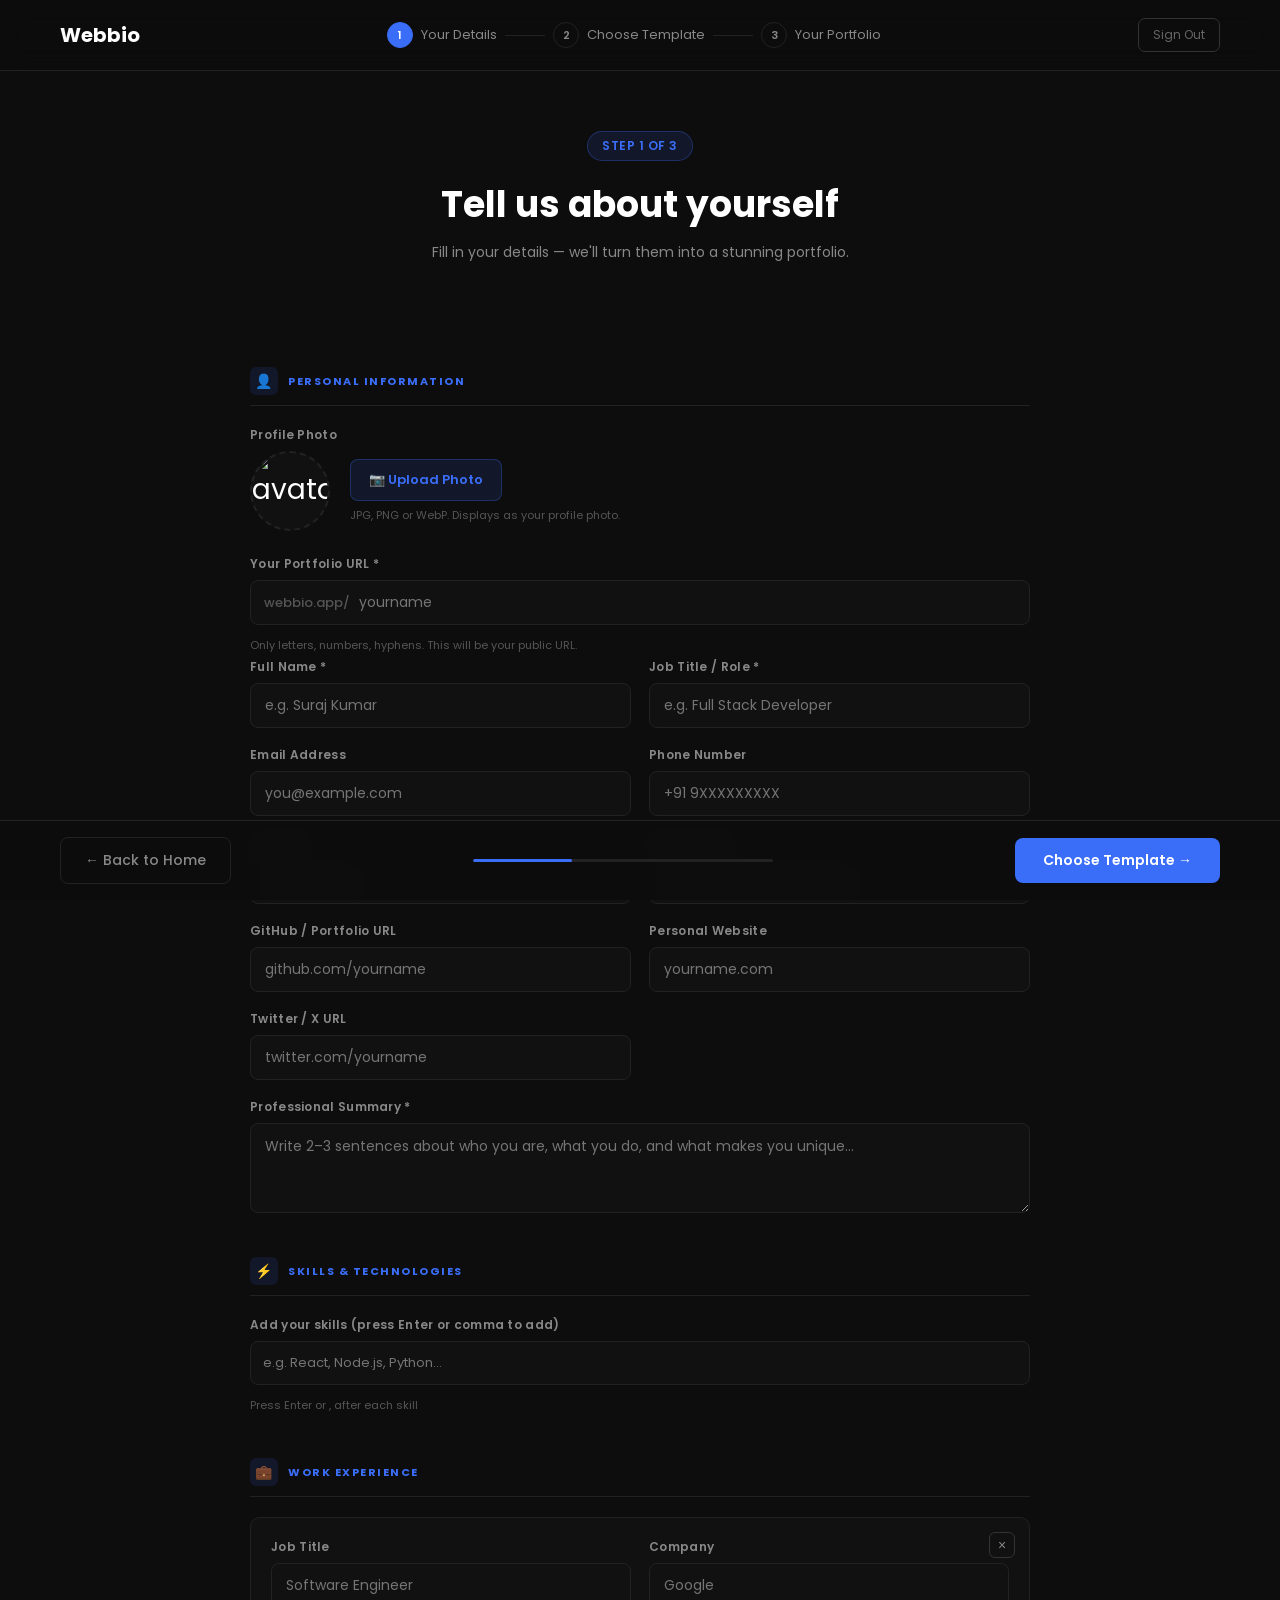
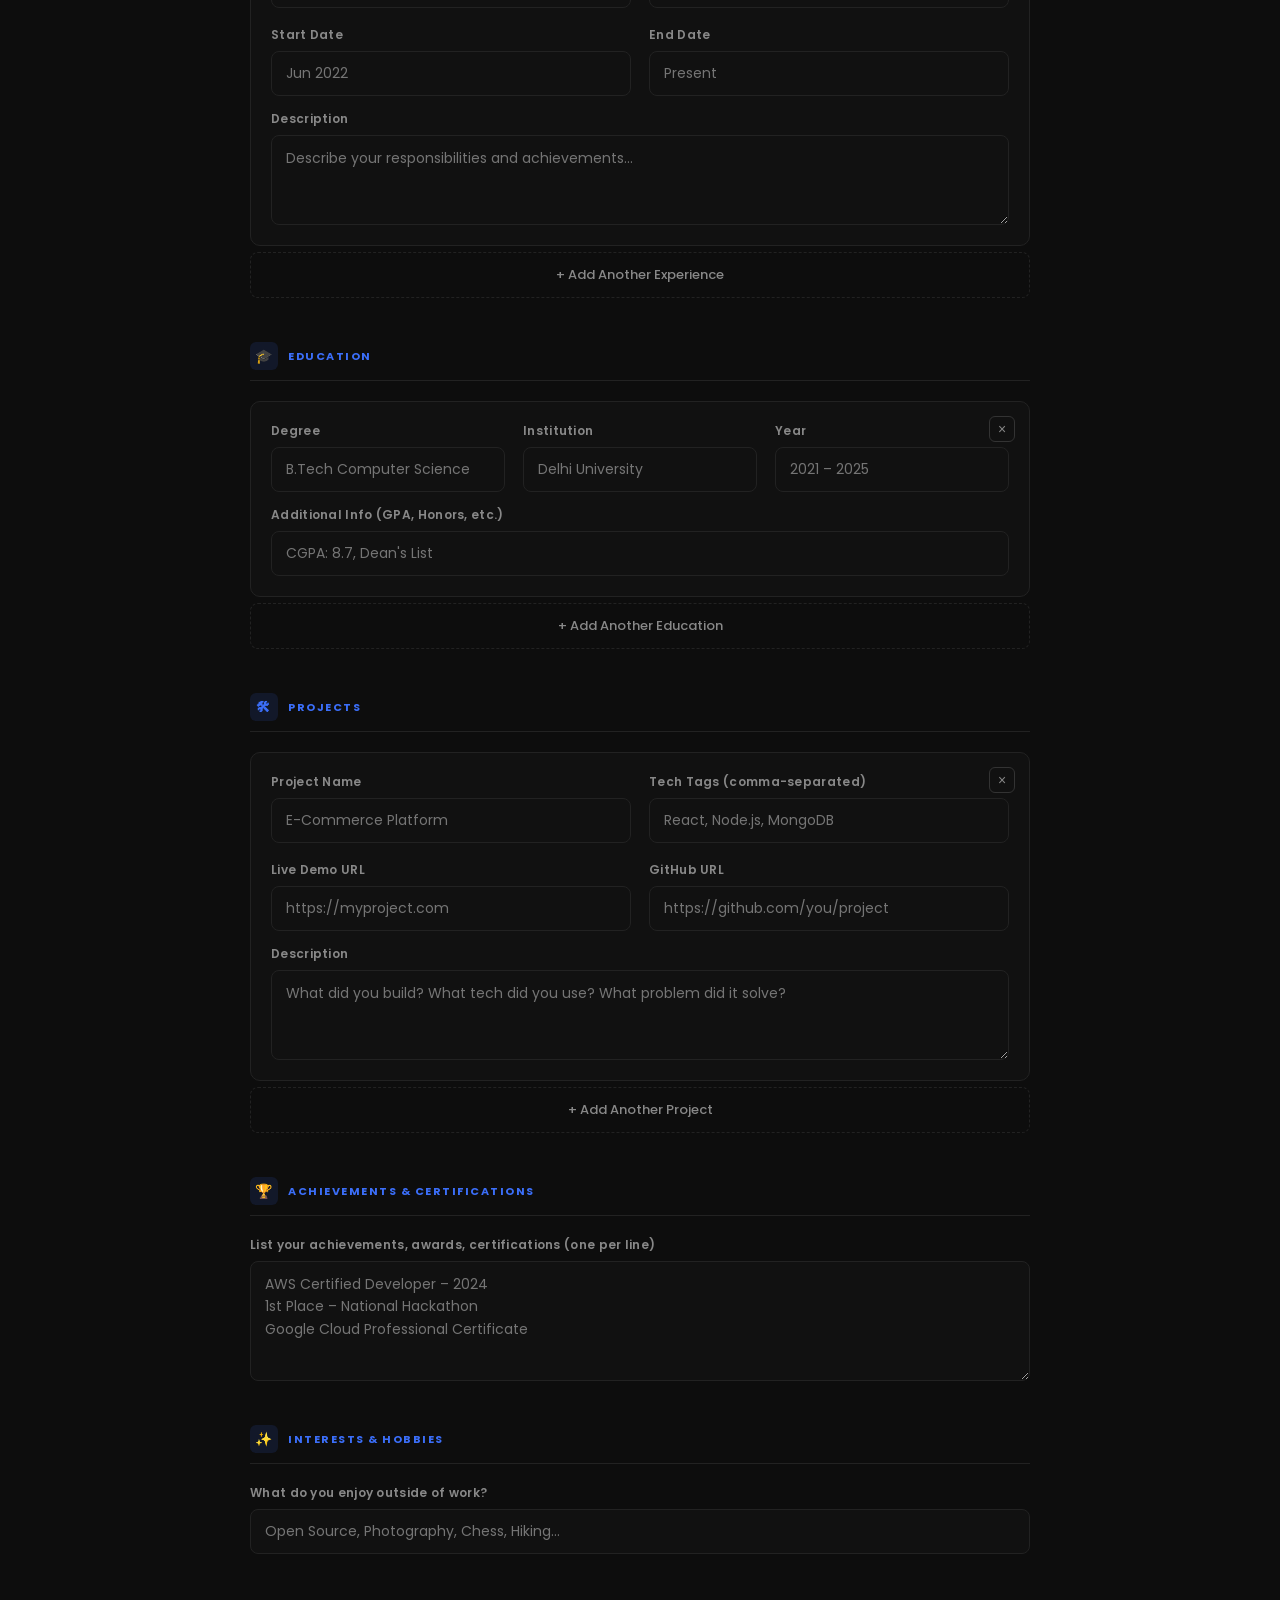
==== commit b055830c: "Add files via upload" ====
--- a/builder.html
+++ b/builder.html
@@ -471,7 +471,6 @@
     display: none;
     background: #0d0d0d;
   }
-  #page-live.active { display: block; }
 
   .live-screen {
     min-height: 100vh;
@@ -641,7 +640,7 @@
     <div class="field" style="margin-bottom:24px">
       <label>Profile Photo</label>
       <div class="avatar-upload-wrap">
-        <div class="avatar-preview" id="avatar-preview" onclick="document.getElementById('avatar-file-input').click()">🧑</div>
+        <div class="avatar-preview" id="avatar-preview" onclick="document.getElementById('avatar-file-input').click()"><img src="user_placeholder.png" alt="avatar" style="width:100%;height:100%;object-fit:cover;border-radius:50%"></div>
         <div>
           <button class="avatar-upload-btn" type="button" onclick="document.getElementById('avatar-file-input').click()">📷 Upload Photo</button>
           <input type="file" id="avatar-file-input" accept="image/*" onchange="handleAvatarUpload(this)">
@@ -739,15 +738,6 @@
         <div class="field" style="margin-top:14px">
           <label>Description</label>
           <textarea class="proj-desc" placeholder="What did you build? What tech did you use? What problem did it solve?"></textarea>
-        </div>
-        <div class="field" style="margin-top:14px">
-          <label>Project Screenshot / Preview Image</label>
-          <div style="display:flex;align-items:center;gap:14px;margin-top:4px">
-            <div class="proj-img-preview" style="width:80px;height:52px;border-radius:8px;background:#0a0a0a;border:1px dashed #333;display:flex;align-items:center;justify-content:center;font-size:20px;overflow:hidden;flex-shrink:0;">🖼</div>
-            <button class="avatar-upload-btn" type="button" onclick="triggerProjImg(this)">📸 Add Screenshot</button>
-            <input type="file" class="proj-img-input" accept="image/*" onchange="handleProjImg(this)" style="display:none">
-          </div>
-          <p class="hint" style="margin-top:6px">Shows as project preview card thumbnail</p>
         </div>
       </div>
     </div>
@@ -1057,18 +1047,29 @@
 
   // ─── PAGE NAVIGATION ───
   function showPage(id) {
+    // Hide all .page divs
     document.querySelectorAll('.page').forEach(p => p.classList.remove('active'));
+    // Also hide/show page-live separately since it's outside the .page system
     const livePage = document.getElementById('page-live');
     if (id === 'page-live') {
-      livePage.classList.add('active');
+      livePage.style.display = 'block';
     } else {
-      livePage.classList.remove('active');
-      document.getElementById(id).classList.add('active');
+      livePage.style.display = 'none';
+      const target = document.getElementById(id);
+      if (target) target.classList.add('active');
     }
     window.scrollTo(0,0);
   }
   function goHome() { window.location.href = 'index.html'; }
-  function goToTemplates() { showPage('page-templates'); }
+  function goToTemplates() {
+    const name = document.getElementById('f-name').value.trim();
+    const role = document.getElementById('f-role').value.trim();
+    const username = document.getElementById('f-username').value.trim();
+    if (!name) { showToast('⚠ Please enter your full name'); document.getElementById('f-name').focus(); return; }
+    if (!role) { showToast('⚠ Please enter your job title / role'); document.getElementById('f-role').focus(); return; }
+    if (!username) { showToast('⚠ Please enter a portfolio username'); document.getElementById('f-username').focus(); return; }
+    showPage('page-templates');
+  }
 
   // ─── SAVE STATUS INDICATOR ───
   function showSaveStatus(state) {
@@ -1168,14 +1169,6 @@
           <div class="field" style="margin-top:14px">
             <label>Description</label>
             <textarea class="proj-desc">${safe(proj.desc||'')}</textarea>
-          </div>
-          <div class="field" style="margin-top:14px">
-            <label>Project Screenshot</label>
-            <div style="display:flex;align-items:center;gap:14px;margin-top:4px">
-              <div class="proj-img-preview" style="width:80px;height:52px;border-radius:8px;background:#0a0a0a;border:1px dashed #333;display:flex;align-items:center;justify-content:center;font-size:20px;overflow:hidden;flex-shrink:0;">🖼</div>
-              <button class="avatar-upload-btn" type="button" onclick="triggerProjImg(this)">📸 Add Screenshot</button>
-              <input type="file" class="proj-img-input" accept="image/*" onchange="handleProjImg(this)" style="display:none">
-            </div>
           </div>`;
         projSec.appendChild(div);
       });
@@ -1206,7 +1199,7 @@
     reader.onload = e => {
       avatarDataURL = e.target.result;
       const preview = document.getElementById('avatar-preview');
-      preview.innerHTML = `<img src="${avatarDataURL}" alt="avatar">`;
+      preview.innerHTML = `<img src="${avatarDataURL}" alt="avatar" style="width:100%;height:100%;object-fit:cover;border-radius:50%">`;
     };
     reader.readAsDataURL(file);
   }
@@ -1298,14 +1291,6 @@
         <div class="field" style="margin-top:14px">
           <label>Description</label>
           <textarea class="proj-desc" placeholder="What did you build?"></textarea>
-        </div>
-        <div class="field" style="margin-top:14px">
-          <label>Project Screenshot</label>
-          <div style="display:flex;align-items:center;gap:14px;margin-top:4px">
-            <div class="proj-img-preview" style="width:80px;height:52px;border-radius:8px;background:#0a0a0a;border:1px dashed #333;display:flex;align-items:center;justify-content:center;font-size:20px;overflow:hidden;flex-shrink:0;">🖼</div>
-            <button class="avatar-upload-btn" type="button" onclick="triggerProjImg(this)">📸 Add Screenshot</button>
-            <input type="file" class="proj-img-input" accept="image/*" onchange="handleProjImg(this)" style="display:none">
-          </div>
         </div>`;
     }
     section.appendChild(div);
@@ -1350,13 +1335,11 @@
     document.querySelectorAll('#proj-section .proj-card-item').forEach(card => {
       const name = card.querySelector('.proj-name')?.value.trim();
       if (!name) return;
-      const imgInput = card.querySelector('.proj-img-input');
       projects.push({
         name, link: card.querySelector('.proj-link')?.value.trim(),
         github: card.querySelector('.proj-github')?.value.trim(),
         tags: card.querySelector('.proj-tags')?.value.trim(),
         desc: card.querySelector('.proj-desc')?.value.trim(),
-        image: imgInput?.dataset.dataurl || '',
       });
     });
     const achievements = (document.getElementById('f-achievements').value || '')
@@ -1446,10 +1429,6 @@
   const c = (val, wrap='', cls='') => val ? (wrap ? `<${wrap} class="${cls}">${val}</${wrap}>` : val) : '';
   const safe = str => (str||'').replace(/</g,'&lt;').replace(/>/g,'&gt;');
 
-  // helpers
-  const c = (val, wrap='', cls='') => val ? (wrap ? `<${wrap} class="${cls}">${val}</${wrap}>` : val) : '';
-  const safe = str => (str||'').replace(/</g,'&lt;').replace(/>/g,'&gt;');
-
   function buildMinimal(d) {
     const contactItems = [
       d.email ? `<span>✉</span>${safe(d.email)}` : '',
